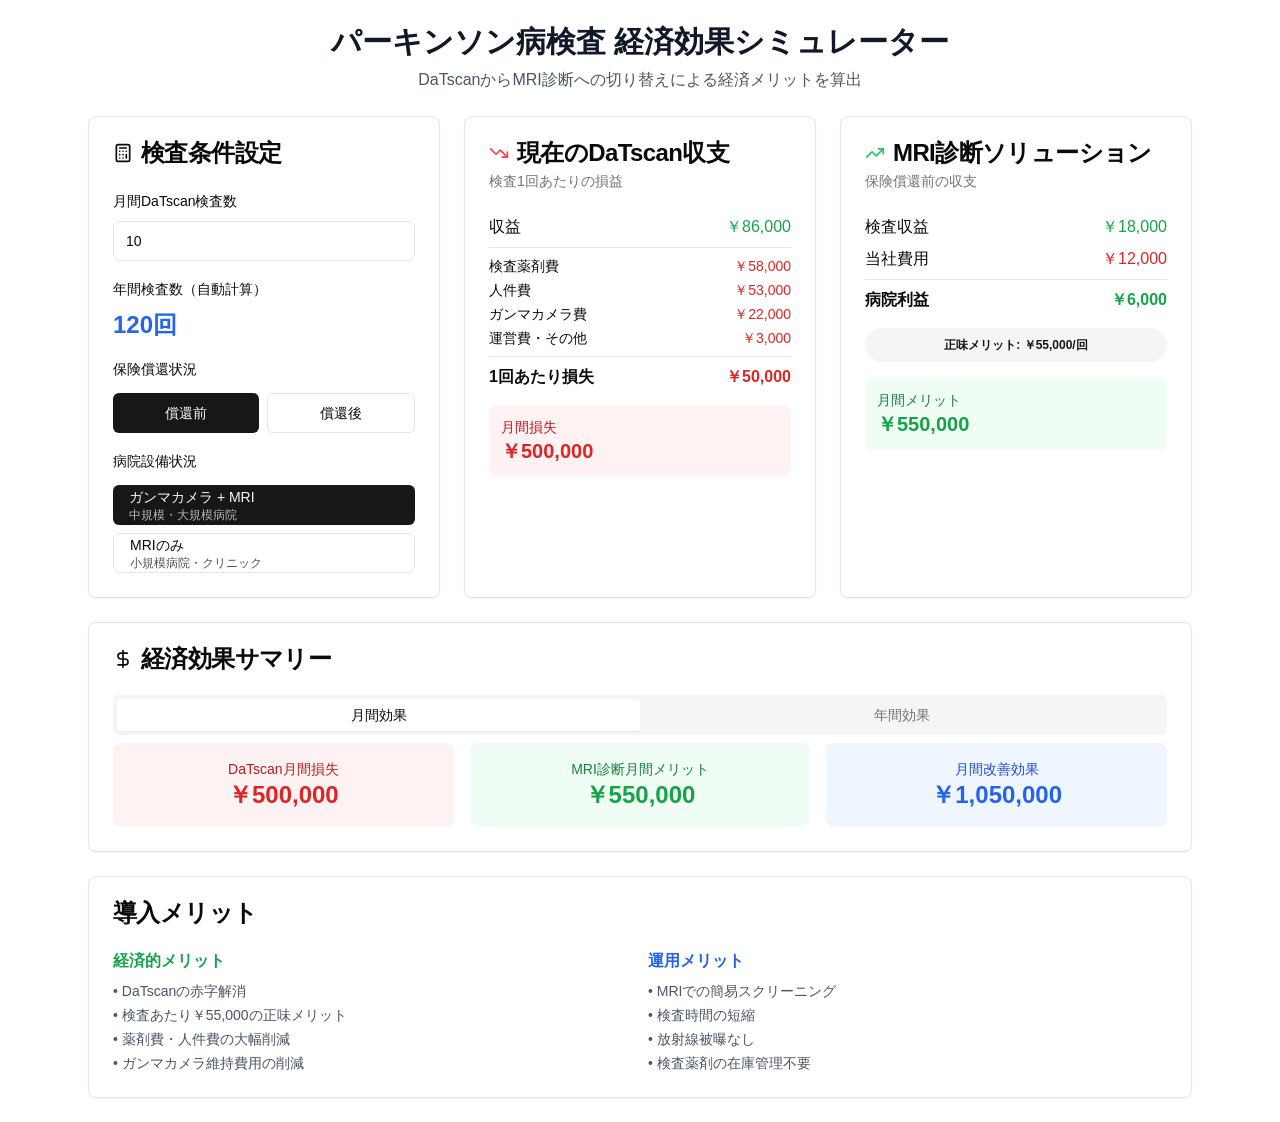
==== index.html @ 3f0a18e2 "Updates" ====
<!DOCTYPE html><html lang="en"><head><meta charSet="utf-8"/><meta name="viewport" content="width=device-width, initial-scale=1"/><link rel="stylesheet" href="https://medicolab.github.io/medical-cost-simulator/_next/static/css/0651b0a7971154ee.css" data-precedence="next"/><link rel="preload" as="script" fetchPriority="low" href="https://medicolab.github.io/medical-cost-simulator/_next/static/chunks/webpack-4aa3b09e6297cf6d.js"/><script src="https://medicolab.github.io/medical-cost-simulator/_next/static/chunks/11eacf67-48487c115b10e9ce.js" async=""></script><script src="https://medicolab.github.io/medical-cost-simulator/_next/static/chunks/954-2630d19c8f46e90a.js" async=""></script><script src="https://medicolab.github.io/medical-cost-simulator/_next/static/chunks/main-app-5aae4d5b73b53ce4.js" async=""></script><script src="https://medicolab.github.io/medical-cost-simulator/_next/static/chunks/53-b565fe2000e22c9a.js" async=""></script><script src="https://medicolab.github.io/medical-cost-simulator/_next/static/chunks/app/page-cfad0c424ce4b3f8.js" async=""></script><title>v0 App</title><meta name="description" content="Created with v0"/><meta name="generator" content="v0.dev"/><script src="https://medicolab.github.io/medical-cost-simulator/_next/static/chunks/polyfills-42372ed130431b0a.js" noModule=""></script></head><body><div class="max-w-6xl mx-auto p-6 space-y-6"><div class="text-center space-y-2"><h1 class="text-3xl font-bold text-gray-900">パーキンソン病検査 経済効果シミュレーター</h1><p class="text-gray-600">DaTscanからMRI診断への切り替えによる経済メリットを算出</p></div><div class="grid grid-cols-1 lg:grid-cols-3 gap-6"><div class="rounded-lg border bg-card text-card-foreground shadow-sm"><div class="flex flex-col space-y-1.5 p-6"><div class="text-2xl font-semibold leading-none tracking-tight flex items-center gap-2"><svg xmlns="http://www.w3.org/2000/svg" width="24" height="24" viewBox="0 0 24 24" fill="none" stroke="currentColor" stroke-width="2" stroke-linecap="round" stroke-linejoin="round" class="lucide lucide-calculator h-5 w-5"><rect width="16" height="20" x="4" y="2" rx="2"></rect><line x1="8" x2="16" y1="6" y2="6"></line><line x1="16" x2="16" y1="14" y2="18"></line><path d="M16 10h.01"></path><path d="M12 10h.01"></path><path d="M8 10h.01"></path><path d="M12 14h.01"></path><path d="M8 14h.01"></path><path d="M12 18h.01"></path><path d="M8 18h.01"></path></svg>検査条件設定</div></div><div class="p-6 pt-0 space-y-4"><div class="space-y-2"><label class="text-sm font-medium leading-none peer-disabled:cursor-not-allowed peer-disabled:opacity-70" for="monthly-tests">月間DaTscan検査数</label><input type="number" class="flex h-10 w-full rounded-md border border-input bg-background px-3 py-2 text-base ring-offset-background file:border-0 file:bg-transparent file:text-sm file:font-medium file:text-foreground placeholder:text-muted-foreground focus-visible:outline-none focus-visible:ring-2 focus-visible:ring-ring focus-visible:ring-offset-2 disabled:cursor-not-allowed disabled:opacity-50 md:text-sm" id="monthly-tests" min="1" value="10"/></div><div class="space-y-2"><label class="text-sm font-medium leading-none peer-disabled:cursor-not-allowed peer-disabled:opacity-70">年間検査数（自動計算）</label><div class="text-2xl font-bold text-blue-600">120<!-- -->回</div></div><div class="space-y-3"><label class="text-sm font-medium leading-none peer-disabled:cursor-not-allowed peer-disabled:opacity-70">保険償還状況</label><div class="flex gap-2"><button class="inline-flex items-center justify-center gap-2 whitespace-nowrap rounded-md text-sm font-medium ring-offset-background transition-colors focus-visible:outline-none focus-visible:ring-2 focus-visible:ring-ring focus-visible:ring-offset-2 disabled:pointer-events-none disabled:opacity-50 [&amp;_svg]:pointer-events-none [&amp;_svg]:size-4 [&amp;_svg]:shrink-0 bg-primary text-primary-foreground hover:bg-primary/90 h-10 px-4 py-2 flex-1">償還前</button><button class="inline-flex items-center justify-center gap-2 whitespace-nowrap rounded-md text-sm font-medium ring-offset-background transition-colors focus-visible:outline-none focus-visible:ring-2 focus-visible:ring-ring focus-visible:ring-offset-2 disabled:pointer-events-none disabled:opacity-50 [&amp;_svg]:pointer-events-none [&amp;_svg]:size-4 [&amp;_svg]:shrink-0 border border-input bg-background hover:bg-accent hover:text-accent-foreground h-10 px-4 py-2 flex-1">償還後</button></div></div><div class="space-y-3"><label class="text-sm font-medium leading-none peer-disabled:cursor-not-allowed peer-disabled:opacity-70">病院設備状況</label><div class="space-y-2"><button class="inline-flex items-center gap-2 whitespace-nowrap rounded-md text-sm font-medium ring-offset-background transition-colors focus-visible:outline-none focus-visible:ring-2 focus-visible:ring-ring focus-visible:ring-offset-2 disabled:pointer-events-none disabled:opacity-50 [&amp;_svg]:pointer-events-none [&amp;_svg]:size-4 [&amp;_svg]:shrink-0 bg-primary text-primary-foreground hover:bg-primary/90 h-10 px-4 py-2 w-full justify-start"><div class="text-left"><div class="font-medium">ガンマカメラ + MRI</div><div class="text-xs opacity-70">中規模・大規模病院</div></div></button><button class="inline-flex items-center gap-2 whitespace-nowrap rounded-md text-sm font-medium ring-offset-background transition-colors focus-visible:outline-none focus-visible:ring-2 focus-visible:ring-ring focus-visible:ring-offset-2 disabled:pointer-events-none disabled:opacity-50 [&amp;_svg]:pointer-events-none [&amp;_svg]:size-4 [&amp;_svg]:shrink-0 border border-input bg-background hover:bg-accent hover:text-accent-foreground h-10 px-4 py-2 w-full justify-start"><div class="text-left"><div class="font-medium">MRIのみ</div><div class="text-xs opacity-70">小規模病院・クリニック</div></div></button></div></div></div></div><div class="rounded-lg border bg-card text-card-foreground shadow-sm"><div class="flex flex-col space-y-1.5 p-6"><div class="text-2xl font-semibold leading-none tracking-tight flex items-center gap-2"><svg xmlns="http://www.w3.org/2000/svg" width="24" height="24" viewBox="0 0 24 24" fill="none" stroke="currentColor" stroke-width="2" stroke-linecap="round" stroke-linejoin="round" class="lucide lucide-trending-down h-5 w-5 text-red-500"><polyline points="22 17 13.5 8.5 8.5 13.5 2 7"></polyline><polyline points="16 17 22 17 22 11"></polyline></svg>現在のDaTscan収支</div><div class="text-sm text-muted-foreground">検査1回あたりの損益</div></div><div class="p-6 pt-0 space-y-4"><div class="space-y-2"><div class="flex justify-between"><span>収益</span><span class="text-green-600">￥86,000</span></div><div class="border-t pt-2 space-y-1 text-sm"><div class="flex justify-between"><span>検査薬剤費</span><span class="text-red-600">￥58,000</span></div><div class="flex justify-between"><span>人件費</span><span class="text-red-600">￥53,000</span></div><div class="flex justify-between"><span>ガンマカメラ費</span><span class="text-red-600">￥22,000</span></div><div class="flex justify-between"><span>運営費・その他</span><span class="text-red-600">￥3,000</span></div></div><div class="border-t pt-2 flex justify-between font-bold"><span>1回あたり損失</span><span class="text-red-600">￥50,000</span></div></div><div class="bg-red-50 p-3 rounded-lg"><div class="text-sm text-red-700">月間損失</div><div class="text-xl font-bold text-red-600">￥500,000</div></div></div></div><div class="rounded-lg border bg-card text-card-foreground shadow-sm"><div class="flex flex-col space-y-1.5 p-6"><div class="text-2xl font-semibold leading-none tracking-tight flex items-center gap-2"><svg xmlns="http://www.w3.org/2000/svg" width="24" height="24" viewBox="0 0 24 24" fill="none" stroke="currentColor" stroke-width="2" stroke-linecap="round" stroke-linejoin="round" class="lucide lucide-trending-up h-5 w-5 text-green-500"><polyline points="22 7 13.5 15.5 8.5 10.5 2 17"></polyline><polyline points="16 7 22 7 22 13"></polyline></svg>MRI診断ソリューション</div><div class="text-sm text-muted-foreground">保険償還前<!-- -->の収支</div></div><div class="p-6 pt-0 space-y-4"><div class="space-y-2"><div class="flex justify-between"><span>検査収益</span><span class="text-green-600">￥18,000</span></div><div class="flex justify-between"><span>当社費用</span><span class="text-red-600">￥12,000</span></div><div class="border-t pt-2 flex justify-between font-bold"><span>病院利益</span><span class="text-green-600">￥6,000</span></div></div><div class="inline-flex items-center rounded-full border px-2.5 text-xs font-semibold transition-colors focus:outline-none focus:ring-2 focus:ring-ring focus:ring-offset-2 border-transparent bg-secondary text-secondary-foreground hover:bg-secondary/80 w-full justify-center py-2">正味メリット: <!-- -->￥55,000<!-- -->/回</div><div class="bg-green-50 p-3 rounded-lg"><div class="text-sm text-green-700">月間メリット</div><div class="text-xl font-bold text-green-600">￥550,000</div></div></div></div></div><div class="rounded-lg border bg-card text-card-foreground shadow-sm"><div class="flex flex-col space-y-1.5 p-6"><div class="text-2xl font-semibold leading-none tracking-tight flex items-center gap-2"><svg xmlns="http://www.w3.org/2000/svg" width="24" height="24" viewBox="0 0 24 24" fill="none" stroke="currentColor" stroke-width="2" stroke-linecap="round" stroke-linejoin="round" class="lucide lucide-dollar-sign h-5 w-5"><line x1="12" x2="12" y1="2" y2="22"></line><path d="M17 5H9.5a3.5 3.5 0 0 0 0 7h5a3.5 3.5 0 0 1 0 7H6"></path></svg>経済効果サマリー</div></div><div class="p-6 pt-0"><div dir="ltr" data-orientation="horizontal" class="w-full"><div role="tablist" aria-orientation="horizontal" class="h-10 items-center justify-center rounded-md bg-muted p-1 text-muted-foreground grid w-full grid-cols-2" tabindex="-1" data-orientation="horizontal" style="outline:none"><button type="button" role="tab" aria-selected="true" aria-controls="radix-«R16fb»-content-monthly" data-state="active" id="radix-«R16fb»-trigger-monthly" class="inline-flex items-center justify-center whitespace-nowrap rounded-sm px-3 py-1.5 text-sm font-medium ring-offset-background transition-all focus-visible:outline-none focus-visible:ring-2 focus-visible:ring-ring focus-visible:ring-offset-2 disabled:pointer-events-none disabled:opacity-50 data-[state=active]:bg-background data-[state=active]:text-foreground data-[state=active]:shadow-sm" tabindex="-1" data-orientation="horizontal" data-radix-collection-item="">月間効果</button><button type="button" role="tab" aria-selected="false" aria-controls="radix-«R16fb»-content-yearly" data-state="inactive" id="radix-«R16fb»-trigger-yearly" class="inline-flex items-center justify-center whitespace-nowrap rounded-sm px-3 py-1.5 text-sm font-medium ring-offset-background transition-all focus-visible:outline-none focus-visible:ring-2 focus-visible:ring-ring focus-visible:ring-offset-2 disabled:pointer-events-none disabled:opacity-50 data-[state=active]:bg-background data-[state=active]:text-foreground data-[state=active]:shadow-sm" tabindex="-1" data-orientation="horizontal" data-radix-collection-item="">年間効果</button></div><div data-state="active" data-orientation="horizontal" role="tabpanel" aria-labelledby="radix-«R16fb»-trigger-monthly" id="radix-«R16fb»-content-monthly" tabindex="0" class="mt-2 ring-offset-background focus-visible:outline-none focus-visible:ring-2 focus-visible:ring-ring focus-visible:ring-offset-2 space-y-4" style="animation-duration:0s"><div class="grid grid-cols-1 gap-4 md:grid-cols-3"><div class="bg-red-50 p-4 rounded-lg text-center"><div class="text-sm text-red-700">DaTscan月間損失</div><div class="text-2xl font-bold text-red-600">￥500,000</div></div><div class="bg-green-50 p-4 rounded-lg text-center"><div class="text-sm text-green-700">MRI診断月間メリット</div><div class="text-2xl font-bold text-green-600">￥550,000</div></div><div class="bg-blue-50 p-4 rounded-lg text-center"><div class="text-sm text-blue-700">月間改善効果</div><div class="text-2xl font-bold text-blue-600">￥1,050,000</div></div></div></div><div data-state="inactive" data-orientation="horizontal" role="tabpanel" aria-labelledby="radix-«R16fb»-trigger-yearly" hidden="" id="radix-«R16fb»-content-yearly" tabindex="0" class="mt-2 ring-offset-background focus-visible:outline-none focus-visible:ring-2 focus-visible:ring-ring focus-visible:ring-offset-2 space-y-4"></div></div></div></div><div class="rounded-lg border bg-card text-card-foreground shadow-sm"><div class="flex flex-col space-y-1.5 p-6"><div class="text-2xl font-semibold leading-none tracking-tight">導入メリット</div></div><div class="p-6 pt-0"><div class="grid grid-cols-1 md:grid-cols-2 gap-4"><div class="space-y-2"><h4 class="font-semibold text-green-600">経済的メリット</h4><ul class="text-sm space-y-1 text-gray-600"><li>• DaTscanの赤字解消</li><li>• 検査あたり<!-- -->￥55,000<!-- -->の正味メリット</li><li>• 薬剤費・人件費の大幅削減</li><li>• ガンマカメラ維持費用の削減</li></ul></div><div class="space-y-2"><h4 class="font-semibold text-blue-600">運用メリット</h4><ul class="text-sm space-y-1 text-gray-600"><li>• MRIでの簡易スクリーニング</li><li>• 検査時間の短縮</li><li>• 放射線被曝なし</li><li>• 検査薬剤の在庫管理不要</li></ul></div></div></div></div></div><script src="https://medicolab.github.io/medical-cost-simulator/_next/static/chunks/webpack-4aa3b09e6297cf6d.js" async=""></script><script>(self.__next_f=self.__next_f||[]).push([0])</script><script>self.__next_f.push([1,"1:\"$Sreact.fragment\"\n2:I[1063,[],\"\"]\n3:I[1483,[],\"\"]\n4:I[5234,[],\"ClientPageRoot\"]\n5:I[3014,[\"53\",\"static/chunks/53-b565fe2000e22c9a.js\",\"974\",\"static/chunks/app/page-cfad0c424ce4b3f8.js\"],\"default\"]\n8:I[5125,[],\"OutletBoundary\"]\nb:I[5125,[],\"ViewportBoundary\"]\nd:I[5125,[],\"MetadataBoundary\"]\nf:I[1954,[],\"\"]\n:HL[\"https://medicolab.github.io/medical-cost-simulator/_next/static/css/0651b0a7971154ee.css\",\"style\"]\n"])</script><script>self.__next_f.push([1,"0:{\"P\":null,\"b\":\"mvf-tnzjhcSO5cz6rlj6p\",\"p\":\"https://medicolab.github.io/medical-cost-simulator\",\"c\":[\"\",\"\"],\"i\":false,\"f\":[[[\"\",{\"children\":[\"__PAGE__\",{}]},\"$undefined\",\"$undefined\",true],[\"\",[\"$\",\"$1\",\"c\",{\"children\":[[[\"$\",\"link\",\"0\",{\"rel\":\"stylesheet\",\"href\":\"https://medicolab.github.io/medical-cost-simulator/_next/static/css/0651b0a7971154ee.css\",\"precedence\":\"next\",\"crossOrigin\":\"$undefined\",\"nonce\":\"$undefined\"}]],[\"$\",\"html\",null,{\"lang\":\"en\",\"children\":[\"$\",\"body\",null,{\"children\":[\"$\",\"$L2\",null,{\"parallelRouterKey\":\"children\",\"error\":\"$undefined\",\"errorStyles\":\"$undefined\",\"errorScripts\":\"$undefined\",\"template\":[\"$\",\"$L3\",null,{}],\"templateStyles\":\"$undefined\",\"templateScripts\":\"$undefined\",\"notFound\":[[[\"$\",\"title\",null,{\"children\":\"404: This page could not be found.\"}],[\"$\",\"div\",null,{\"style\":{\"fontFamily\":\"system-ui,\\\"Segoe UI\\\",Roboto,Helvetica,Arial,sans-serif,\\\"Apple Color Emoji\\\",\\\"Segoe UI Emoji\\\"\",\"height\":\"100vh\",\"textAlign\":\"center\",\"display\":\"flex\",\"flexDirection\":\"column\",\"alignItems\":\"center\",\"justifyContent\":\"center\"},\"children\":[\"$\",\"div\",null,{\"children\":[[\"$\",\"style\",null,{\"dangerouslySetInnerHTML\":{\"__html\":\"body{color:#000;background:#fff;margin:0}.next-error-h1{border-right:1px solid rgba(0,0,0,.3)}@media (prefers-color-scheme:dark){body{color:#fff;background:#000}.next-error-h1{border-right:1px solid rgba(255,255,255,.3)}}\"}}],[\"$\",\"h1\",null,{\"className\":\"next-error-h1\",\"style\":{\"display\":\"inline-block\",\"margin\":\"0 20px 0 0\",\"padding\":\"0 23px 0 0\",\"fontSize\":24,\"fontWeight\":500,\"verticalAlign\":\"top\",\"lineHeight\":\"49px\"},\"children\":404}],[\"$\",\"div\",null,{\"style\":{\"display\":\"inline-block\"},\"children\":[\"$\",\"h2\",null,{\"style\":{\"fontSize\":14,\"fontWeight\":400,\"lineHeight\":\"49px\",\"margin\":0},\"children\":\"This page could not be found.\"}]}]]}]}]],[]],\"forbidden\":\"$undefined\",\"unauthorized\":\"$undefined\"}]}]}]]}],{\"children\":[\"__PAGE__\",[\"$\",\"$1\",\"c\",{\"children\":[[\"$\",\"$L4\",null,{\"Component\":\"$5\",\"searchParams\":{},\"params\":{},\"promises\":[\"$@6\",\"$@7\"]}],\"$undefined\",null,[\"$\",\"$L8\",null,{\"children\":[\"$L9\",\"$La\",null]}]]}],{},null,false]},null,false],[\"$\",\"$1\",\"h\",{\"children\":[null,[\"$\",\"$1\",\"CyGsbshKYa-JW85wcRS7_\",{\"children\":[[\"$\",\"$Lb\",null,{\"children\":\"$Lc\"}],null]}],[\"$\",\"$Ld\",null,{\"children\":\"$Le\"}]]}],false]],\"m\":\"$undefined\",\"G\":[\"$f\",\"$undefined\"],\"s\":false,\"S\":true}\n"])</script><script>self.__next_f.push([1,"6:{}\n7:{}\n"])</script><script>self.__next_f.push([1,"c:[[\"$\",\"meta\",\"0\",{\"charSet\":\"utf-8\"}],[\"$\",\"meta\",\"1\",{\"name\":\"viewport\",\"content\":\"width=device-width, initial-scale=1\"}]]\n9:null\n"])</script><script>self.__next_f.push([1,"a:null\ne:[[\"$\",\"title\",\"0\",{\"children\":\"v0 App\"}],[\"$\",\"meta\",\"1\",{\"name\":\"description\",\"content\":\"Created with v0\"}],[\"$\",\"meta\",\"2\",{\"name\":\"generator\",\"content\":\"v0.dev\"}]]\n"])</script></body></html>
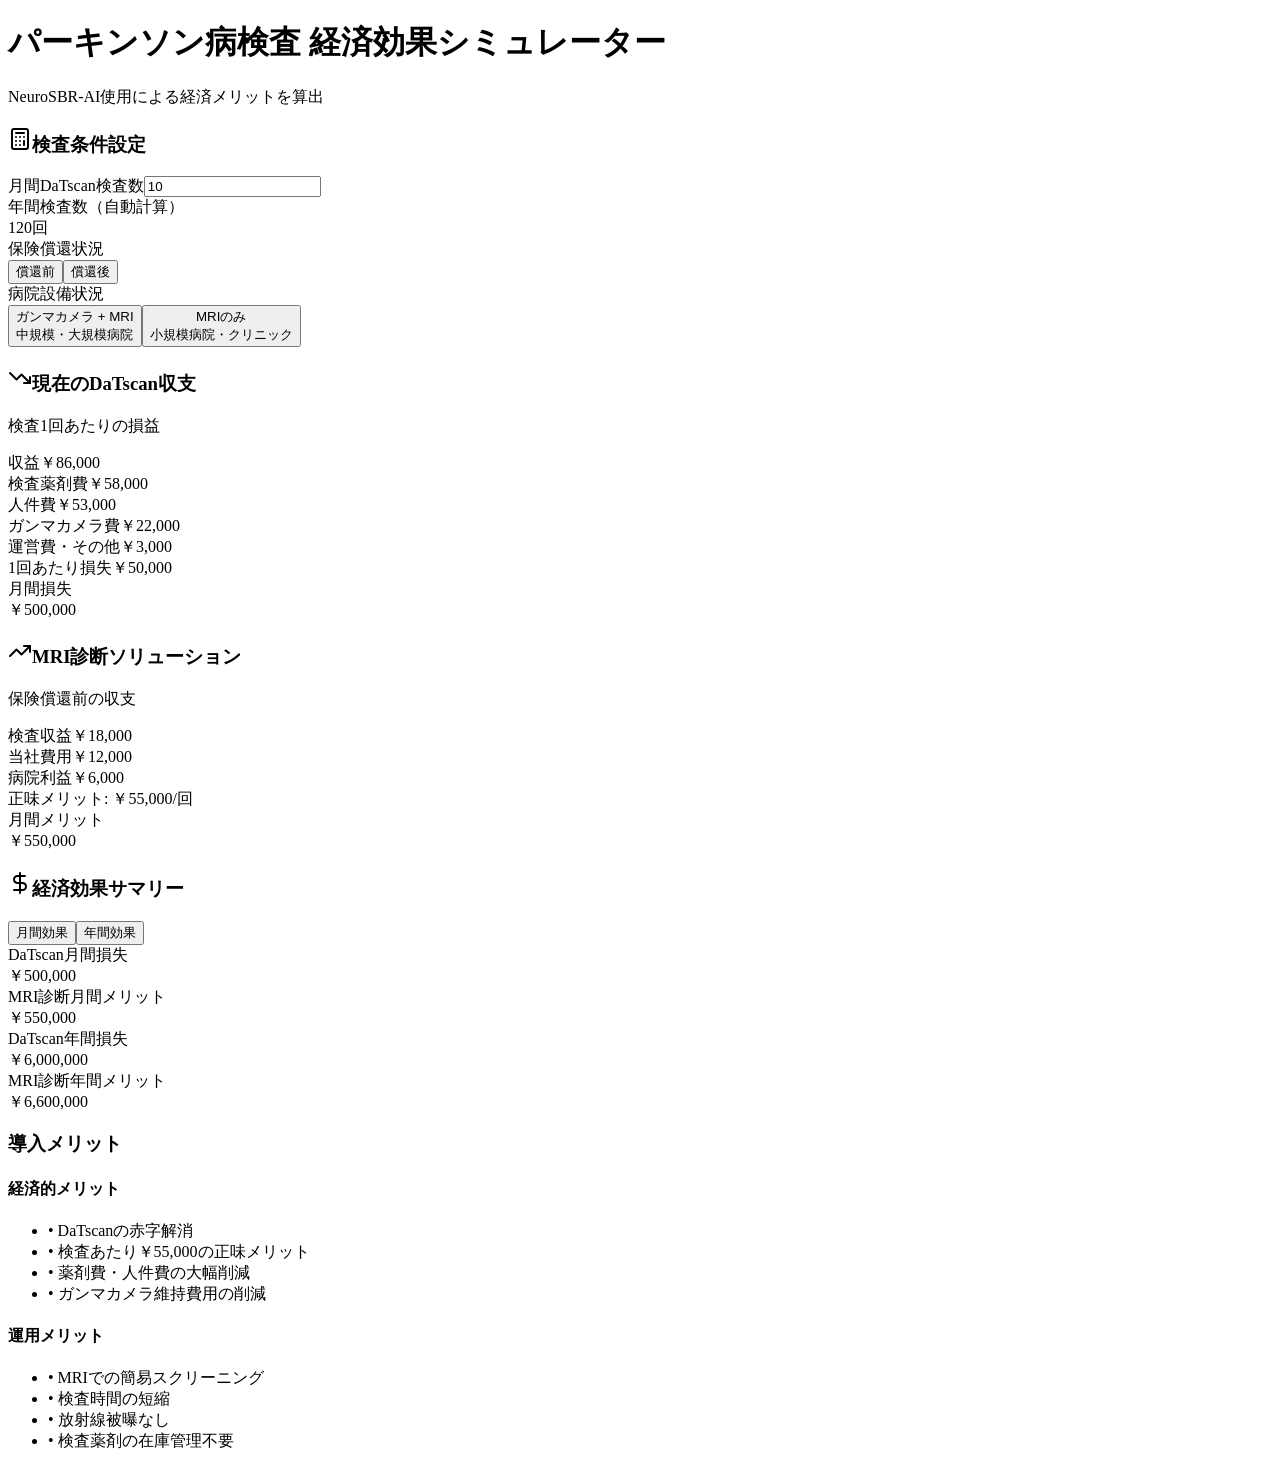
==== commit 918e9361: "deploy 2025-07-10_23:39:59" ====
--- a/index.html
+++ b/index.html
@@ -1 +1 @@
-<!DOCTYPE html><html lang="en"><head><meta charSet="utf-8"/><meta name="viewport" content="width=device-width, initial-scale=1"/><link rel="stylesheet" href="https://medicolab.github.io/medical-cost-simulator/_next/static/css/0651b0a7971154ee.css" data-precedence="next"/><link rel="preload" as="script" fetchPriority="low" href="https://medicolab.github.io/medical-cost-simulator/_next/static/chunks/webpack-4aa3b09e6297cf6d.js"/><script src="https://medicolab.github.io/medical-cost-simulator/_next/static/chunks/11eacf67-48487c115b10e9ce.js" async=""></script><script src="https://medicolab.github.io/medical-cost-simulator/_next/static/chunks/954-2630d19c8f46e90a.js" async=""></script><script src="https://medicolab.github.io/medical-cost-simulator/_next/static/chunks/main-app-5aae4d5b73b53ce4.js" async=""></script><script src="https://medicolab.github.io/medical-cost-simulator/_next/static/chunks/53-b565fe2000e22c9a.js" async=""></script><script src="https://medicolab.github.io/medical-cost-simulator/_next/static/chunks/app/page-cfad0c424ce4b3f8.js" async=""></script><title>v0 App</title><meta name="description" content="Created with v0"/><meta name="generator" content="v0.dev"/><script src="https://medicolab.github.io/medical-cost-simulator/_next/static/chunks/polyfills-42372ed130431b0a.js" noModule=""></script></head><body><div class="max-w-6xl mx-auto p-6 space-y-6"><div class="text-center space-y-2"><h1 class="text-3xl font-bold text-gray-900">パーキンソン病検査 経済効果シミュレーター</h1><p class="text-gray-600">DaTscanからMRI診断への切り替えによる経済メリットを算出</p></div><div class="grid grid-cols-1 lg:grid-cols-3 gap-6"><div class="rounded-lg border bg-card text-card-foreground shadow-sm"><div class="flex flex-col space-y-1.5 p-6"><div class="text-2xl font-semibold leading-none tracking-tight flex items-center gap-2"><svg xmlns="http://www.w3.org/2000/svg" width="24" height="24" viewBox="0 0 24 24" fill="none" stroke="currentColor" stroke-width="2" stroke-linecap="round" stroke-linejoin="round" class="lucide lucide-calculator h-5 w-5"><rect width="16" height="20" x="4" y="2" rx="2"></rect><line x1="8" x2="16" y1="6" y2="6"></line><line x1="16" x2="16" y1="14" y2="18"></line><path d="M16 10h.01"></path><path d="M12 10h.01"></path><path d="M8 10h.01"></path><path d="M12 14h.01"></path><path d="M8 14h.01"></path><path d="M12 18h.01"></path><path d="M8 18h.01"></path></svg>検査条件設定</div></div><div class="p-6 pt-0 space-y-4"><div class="space-y-2"><label class="text-sm font-medium leading-none peer-disabled:cursor-not-allowed peer-disabled:opacity-70" for="monthly-tests">月間DaTscan検査数</label><input type="number" class="flex h-10 w-full rounded-md border border-input bg-background px-3 py-2 text-base ring-offset-background file:border-0 file:bg-transparent file:text-sm file:font-medium file:text-foreground placeholder:text-muted-foreground focus-visible:outline-none focus-visible:ring-2 focus-visible:ring-ring focus-visible:ring-offset-2 disabled:cursor-not-allowed disabled:opacity-50 md:text-sm" id="monthly-tests" min="1" value="10"/></div><div class="space-y-2"><label class="text-sm font-medium leading-none peer-disabled:cursor-not-allowed peer-disabled:opacity-70">年間検査数（自動計算）</label><div class="text-2xl font-bold text-blue-600">120<!-- -->回</div></div><div class="space-y-3"><label class="text-sm font-medium leading-none peer-disabled:cursor-not-allowed peer-disabled:opacity-70">保険償還状況</label><div class="flex gap-2"><button class="inline-flex items-center justify-center gap-2 whitespace-nowrap rounded-md text-sm font-medium ring-offset-background transition-colors focus-visible:outline-none focus-visible:ring-2 focus-visible:ring-ring focus-visible:ring-offset-2 disabled:pointer-events-none disabled:opacity-50 [&amp;_svg]:pointer-events-none [&amp;_svg]:size-4 [&amp;_svg]:shrink-0 bg-primary text-primary-foreground hover:bg-primary/90 h-10 px-4 py-2 flex-1">償還前</button><button class="inline-flex items-center justify-center gap-2 whitespace-nowrap rounded-md text-sm font-medium ring-offset-background transition-colors focus-visible:outline-none focus-visible:ring-2 focus-visible:ring-ring focus-visible:ring-offset-2 disabled:pointer-events-none disabled:opacity-50 [&amp;_svg]:pointer-events-none [&amp;_svg]:size-4 [&amp;_svg]:shrink-0 border border-input bg-background hover:bg-accent hover:text-accent-foreground h-10 px-4 py-2 flex-1">償還後</button></div></div><div class="space-y-3"><label class="text-sm font-medium leading-none peer-disabled:cursor-not-allowed peer-disabled:opacity-70">病院設備状況</label><div class="space-y-2"><button class="inline-flex items-center gap-2 whitespace-nowrap rounded-md text-sm font-medium ring-offset-background transition-colors focus-visible:outline-none focus-visible:ring-2 focus-visible:ring-ring focus-visible:ring-offset-2 disabled:pointer-events-none disabled:opacity-50 [&amp;_svg]:pointer-events-none [&amp;_svg]:size-4 [&amp;_svg]:shrink-0 bg-primary text-primary-foreground hover:bg-primary/90 h-10 px-4 py-2 w-full justify-start"><div class="text-left"><div class="font-medium">ガンマカメラ + MRI</div><div class="text-xs opacity-70">中規模・大規模病院</div></div></button><button class="inline-flex items-center gap-2 whitespace-nowrap rounded-md text-sm font-medium ring-offset-background transition-colors focus-visible:outline-none focus-visible:ring-2 focus-visible:ring-ring focus-visible:ring-offset-2 disabled:pointer-events-none disabled:opacity-50 [&amp;_svg]:pointer-events-none [&amp;_svg]:size-4 [&amp;_svg]:shrink-0 border border-input bg-background hover:bg-accent hover:text-accent-foreground h-10 px-4 py-2 w-full justify-start"><div class="text-left"><div class="font-medium">MRIのみ</div><div class="text-xs opacity-70">小規模病院・クリニック</div></div></button></div></div></div></div><div class="rounded-lg border bg-card text-card-foreground shadow-sm"><div class="flex flex-col space-y-1.5 p-6"><div class="text-2xl font-semibold leading-none tracking-tight flex items-center gap-2"><svg xmlns="http://www.w3.org/2000/svg" width="24" height="24" viewBox="0 0 24 24" fill="none" stroke="currentColor" stroke-width="2" stroke-linecap="round" stroke-linejoin="round" class="lucide lucide-trending-down h-5 w-5 text-red-500"><polyline points="22 17 13.5 8.5 8.5 13.5 2 7"></polyline><polyline points="16 17 22 17 22 11"></polyline></svg>現在のDaTscan収支</div><div class="text-sm text-muted-foreground">検査1回あたりの損益</div></div><div class="p-6 pt-0 space-y-4"><div class="space-y-2"><div class="flex justify-between"><span>収益</span><span class="text-green-600">￥86,000</span></div><div class="border-t pt-2 space-y-1 text-sm"><div class="flex justify-between"><span>検査薬剤費</span><span class="text-red-600">￥58,000</span></div><div class="flex justify-between"><span>人件費</span><span class="text-red-600">￥53,000</span></div><div class="flex justify-between"><span>ガンマカメラ費</span><span class="text-red-600">￥22,000</span></div><div class="flex justify-between"><span>運営費・その他</span><span class="text-red-600">￥3,000</span></div></div><div class="border-t pt-2 flex justify-between font-bold"><span>1回あたり損失</span><span class="text-red-600">￥50,000</span></div></div><div class="bg-red-50 p-3 rounded-lg"><div class="text-sm text-red-700">月間損失</div><div class="text-xl font-bold text-red-600">￥500,000</div></div></div></div><div class="rounded-lg border bg-card text-card-foreground shadow-sm"><div class="flex flex-col space-y-1.5 p-6"><div class="text-2xl font-semibold leading-none tracking-tight flex items-center gap-2"><svg xmlns="http://www.w3.org/2000/svg" width="24" height="24" viewBox="0 0 24 24" fill="none" stroke="currentColor" stroke-width="2" stroke-linecap="round" stroke-linejoin="round" class="lucide lucide-trending-up h-5 w-5 text-green-500"><polyline points="22 7 13.5 15.5 8.5 10.5 2 17"></polyline><polyline points="16 7 22 7 22 13"></polyline></svg>MRI診断ソリューション</div><div class="text-sm text-muted-foreground">保険償還前<!-- -->の収支</div></div><div class="p-6 pt-0 space-y-4"><div class="space-y-2"><div class="flex justify-between"><span>検査収益</span><span class="text-green-600">￥18,000</span></div><div class="flex justify-between"><span>当社費用</span><span class="text-red-600">￥12,000</span></div><div class="border-t pt-2 flex justify-between font-bold"><span>病院利益</span><span class="text-green-600">￥6,000</span></div></div><div class="inline-flex items-center rounded-full border px-2.5 text-xs font-semibold transition-colors focus:outline-none focus:ring-2 focus:ring-ring focus:ring-offset-2 border-transparent bg-secondary text-secondary-foreground hover:bg-secondary/80 w-full justify-center py-2">正味メリット: <!-- -->￥55,000<!-- -->/回</div><div class="bg-green-50 p-3 rounded-lg"><div class="text-sm text-green-700">月間メリット</div><div class="text-xl font-bold text-green-600">￥550,000</div></div></div></div></div><div class="rounded-lg border bg-card text-card-foreground shadow-sm"><div class="flex flex-col space-y-1.5 p-6"><div class="text-2xl font-semibold leading-none tracking-tight flex items-center gap-2"><svg xmlns="http://www.w3.org/2000/svg" width="24" height="24" viewBox="0 0 24 24" fill="none" stroke="currentColor" stroke-width="2" stroke-linecap="round" stroke-linejoin="round" class="lucide lucide-dollar-sign h-5 w-5"><line x1="12" x2="12" y1="2" y2="22"></line><path d="M17 5H9.5a3.5 3.5 0 0 0 0 7h5a3.5 3.5 0 0 1 0 7H6"></path></svg>経済効果サマリー</div></div><div class="p-6 pt-0"><div dir="ltr" data-orientation="horizontal" class="w-full"><div role="tablist" aria-orientation="horizontal" class="h-10 items-center justify-center rounded-md bg-muted p-1 text-muted-foreground grid w-full grid-cols-2" tabindex="-1" data-orientation="horizontal" style="outline:none"><button type="button" role="tab" aria-selected="true" aria-controls="radix-«R16fb»-content-monthly" data-state="active" id="radix-«R16fb»-trigger-monthly" class="inline-flex items-center justify-center whitespace-nowrap rounded-sm px-3 py-1.5 text-sm font-medium ring-offset-background transition-all focus-visible:outline-none focus-visible:ring-2 focus-visible:ring-ring focus-visible:ring-offset-2 disabled:pointer-events-none disabled:opacity-50 data-[state=active]:bg-background data-[state=active]:text-foreground data-[state=active]:shadow-sm" tabindex="-1" data-orientation="horizontal" data-radix-collection-item="">月間効果</button><button type="button" role="tab" aria-selected="false" aria-controls="radix-«R16fb»-content-yearly" data-state="inactive" id="radix-«R16fb»-trigger-yearly" class="inline-flex items-center justify-center whitespace-nowrap rounded-sm px-3 py-1.5 text-sm font-medium ring-offset-background transition-all focus-visible:outline-none focus-visible:ring-2 focus-visible:ring-ring focus-visible:ring-offset-2 disabled:pointer-events-none disabled:opacity-50 data-[state=active]:bg-background data-[state=active]:text-foreground data-[state=active]:shadow-sm" tabindex="-1" data-orientation="horizontal" data-radix-collection-item="">年間効果</button></div><div data-state="active" data-orientation="horizontal" role="tabpanel" aria-labelledby="radix-«R16fb»-trigger-monthly" id="radix-«R16fb»-content-monthly" tabindex="0" class="mt-2 ring-offset-background focus-visible:outline-none focus-visible:ring-2 focus-visible:ring-ring focus-visible:ring-offset-2 space-y-4" style="animation-duration:0s"><div class="grid grid-cols-1 gap-4 md:grid-cols-3"><div class="bg-red-50 p-4 rounded-lg text-center"><div class="text-sm text-red-700">DaTscan月間損失</div><div class="text-2xl font-bold text-red-600">￥500,000</div></div><div class="bg-green-50 p-4 rounded-lg text-center"><div class="text-sm text-green-700">MRI診断月間メリット</div><div class="text-2xl font-bold text-green-600">￥550,000</div></div><div class="bg-blue-50 p-4 rounded-lg text-center"><div class="text-sm text-blue-700">月間改善効果</div><div class="text-2xl font-bold text-blue-600">￥1,050,000</div></div></div></div><div data-state="inactive" data-orientation="horizontal" role="tabpanel" aria-labelledby="radix-«R16fb»-trigger-yearly" hidden="" id="radix-«R16fb»-content-yearly" tabindex="0" class="mt-2 ring-offset-background focus-visible:outline-none focus-visible:ring-2 focus-visible:ring-ring focus-visible:ring-offset-2 space-y-4"></div></div></div></div><div class="rounded-lg border bg-card text-card-foreground shadow-sm"><div class="flex flex-col space-y-1.5 p-6"><div class="text-2xl font-semibold leading-none tracking-tight">導入メリット</div></div><div class="p-6 pt-0"><div class="grid grid-cols-1 md:grid-cols-2 gap-4"><div class="space-y-2"><h4 class="font-semibold text-green-600">経済的メリット</h4><ul class="text-sm space-y-1 text-gray-600"><li>• DaTscanの赤字解消</li><li>• 検査あたり<!-- -->￥55,000<!-- -->の正味メリット</li><li>• 薬剤費・人件費の大幅削減</li><li>• ガンマカメラ維持費用の削減</li></ul></div><div class="space-y-2"><h4 class="font-semibold text-blue-600">運用メリット</h4><ul class="text-sm space-y-1 text-gray-600"><li>• MRIでの簡易スクリーニング</li><li>• 検査時間の短縮</li><li>• 放射線被曝なし</li><li>• 検査薬剤の在庫管理不要</li></ul></div></div></div></div></div><script src="https://medicolab.github.io/medical-cost-simulator/_next/static/chunks/webpack-4aa3b09e6297cf6d.js" async=""></script><script>(self.__next_f=self.__next_f||[]).push([0])</script><script>self.__next_f.push([1,"1:\"$Sreact.fragment\"\n2:I[1063,[],\"\"]\n3:I[1483,[],\"\"]\n4:I[5234,[],\"ClientPageRoot\"]\n5:I[3014,[\"53\",\"static/chunks/53-b565fe2000e22c9a.js\",\"974\",\"static/chunks/app/page-cfad0c424ce4b3f8.js\"],\"default\"]\n8:I[5125,[],\"OutletBoundary\"]\nb:I[5125,[],\"ViewportBoundary\"]\nd:I[5125,[],\"MetadataBoundary\"]\nf:I[1954,[],\"\"]\n:HL[\"https://medicolab.github.io/medical-cost-simulator/_next/static/css/0651b0a7971154ee.css\",\"style\"]\n"])</script><script>self.__next_f.push([1,"0:{\"P\":null,\"b\":\"mvf-tnzjhcSO5cz6rlj6p\",\"p\":\"https://medicolab.github.io/medical-cost-simulator\",\"c\":[\"\",\"\"],\"i\":false,\"f\":[[[\"\",{\"children\":[\"__PAGE__\",{}]},\"$undefined\",\"$undefined\",true],[\"\",[\"$\",\"$1\",\"c\",{\"children\":[[[\"$\",\"link\",\"0\",{\"rel\":\"stylesheet\",\"href\":\"https://medicolab.github.io/medical-cost-simulator/_next/static/css/0651b0a7971154ee.css\",\"precedence\":\"next\",\"crossOrigin\":\"$undefined\",\"nonce\":\"$undefined\"}]],[\"$\",\"html\",null,{\"lang\":\"en\",\"children\":[\"$\",\"body\",null,{\"children\":[\"$\",\"$L2\",null,{\"parallelRouterKey\":\"children\",\"error\":\"$undefined\",\"errorStyles\":\"$undefined\",\"errorScripts\":\"$undefined\",\"template\":[\"$\",\"$L3\",null,{}],\"templateStyles\":\"$undefined\",\"templateScripts\":\"$undefined\",\"notFound\":[[[\"$\",\"title\",null,{\"children\":\"404: This page could not be found.\"}],[\"$\",\"div\",null,{\"style\":{\"fontFamily\":\"system-ui,\\\"Segoe UI\\\",Roboto,Helvetica,Arial,sans-serif,\\\"Apple Color Emoji\\\",\\\"Segoe UI Emoji\\\"\",\"height\":\"100vh\",\"textAlign\":\"center\",\"display\":\"flex\",\"flexDirection\":\"column\",\"alignItems\":\"center\",\"justifyContent\":\"center\"},\"children\":[\"$\",\"div\",null,{\"children\":[[\"$\",\"style\",null,{\"dangerouslySetInnerHTML\":{\"__html\":\"body{color:#000;background:#fff;margin:0}.next-error-h1{border-right:1px solid rgba(0,0,0,.3)}@media (prefers-color-scheme:dark){body{color:#fff;background:#000}.next-error-h1{border-right:1px solid rgba(255,255,255,.3)}}\"}}],[\"$\",\"h1\",null,{\"className\":\"next-error-h1\",\"style\":{\"display\":\"inline-block\",\"margin\":\"0 20px 0 0\",\"padding\":\"0 23px 0 0\",\"fontSize\":24,\"fontWeight\":500,\"verticalAlign\":\"top\",\"lineHeight\":\"49px\"},\"children\":404}],[\"$\",\"div\",null,{\"style\":{\"display\":\"inline-block\"},\"children\":[\"$\",\"h2\",null,{\"style\":{\"fontSize\":14,\"fontWeight\":400,\"lineHeight\":\"49px\",\"margin\":0},\"children\":\"This page could not be found.\"}]}]]}]}]],[]],\"forbidden\":\"$undefined\",\"unauthorized\":\"$undefined\"}]}]}]]}],{\"children\":[\"__PAGE__\",[\"$\",\"$1\",\"c\",{\"children\":[[\"$\",\"$L4\",null,{\"Component\":\"$5\",\"searchParams\":{},\"params\":{},\"promises\":[\"$@6\",\"$@7\"]}],\"$undefined\",null,[\"$\",\"$L8\",null,{\"children\":[\"$L9\",\"$La\",null]}]]}],{},null,false]},null,false],[\"$\",\"$1\",\"h\",{\"children\":[null,[\"$\",\"$1\",\"CyGsbshKYa-JW85wcRS7_\",{\"children\":[[\"$\",\"$Lb\",null,{\"children\":\"$Lc\"}],null]}],[\"$\",\"$Ld\",null,{\"children\":\"$Le\"}]]}],false]],\"m\":\"$undefined\",\"G\":[\"$f\",\"$undefined\"],\"s\":false,\"S\":true}\n"])</script><script>self.__next_f.push([1,"6:{}\n7:{}\n"])</script><script>self.__next_f.push([1,"c:[[\"$\",\"meta\",\"0\",{\"charSet\":\"utf-8\"}],[\"$\",\"meta\",\"1\",{\"name\":\"viewport\",\"content\":\"width=device-width, initial-scale=1\"}]]\n9:null\n"])</script><script>self.__next_f.push([1,"a:null\ne:[[\"$\",\"title\",\"0\",{\"children\":\"v0 App\"}],[\"$\",\"meta\",\"1\",{\"name\":\"description\",\"content\":\"Created with v0\"}],[\"$\",\"meta\",\"2\",{\"name\":\"generator\",\"content\":\"v0.dev\"}]]\n"])</script></body></html>+<!DOCTYPE html><html lang="ja"><head><meta charSet="utf-8"/><meta name="viewport" content="width=device-width, initial-scale=1"/><link rel="stylesheet" href="/_next/static/css/ef46db3751d8e999.css" data-precedence="next"/><link rel="preload" as="script" fetchPriority="low" href="/_next/static/chunks/webpack-4ffcc88cdd058264.js"/><script src="/_next/static/chunks/71886bc4-815686c81a8ecef9.js" async=""></script><script src="/_next/static/chunks/533-5317dc5762d3a090.js" async=""></script><script src="/_next/static/chunks/main-app-a82e319c4c095487.js" async=""></script><script src="/_next/static/chunks/app/page-acfcb0bff58a63ec.js" async=""></script><title>Medical Cost Simulator</title><meta name="description" content="医療費計算のサンプルアプリ"/><script src="/_next/static/chunks/polyfills-78c92fac7aa8fdd8.js" noModule=""></script></head><body class="min-h-screen bg-gray-50 text-gray-900"><div class="max-w-6xl mx-auto p-6 space-y-6"><div class="text-center space-y-2"><h1 class="text-3xl font-bold text-gray-900">パーキンソン病検査 経済効果シミュレーター</h1><p class="text-gray-600">NeuroSBR-AI使用による経済メリットを算出</p></div><div class="grid grid-cols-1 lg:grid-cols-3 gap-6"><div><div class="mb-2 font-semibold"><h3><svg xmlns="http://www.w3.org/2000/svg" width="24" height="24" viewBox="0 0 24 24" fill="none" stroke="currentColor" stroke-width="2" stroke-linecap="round" stroke-linejoin="round" class="lucide lucide-calculator h-5 w-5"><rect width="16" height="20" x="4" y="2" rx="2"></rect><line x1="8" x2="16" y1="6" y2="6"></line><line x1="16" x2="16" y1="14" y2="18"></line><path d="M16 10h.01"></path><path d="M12 10h.01"></path><path d="M8 10h.01"></path><path d="M12 14h.01"></path><path d="M8 14h.01"></path><path d="M12 18h.01"></path><path d="M8 18h.01"></path></svg>検査条件設定</h3></div><div><div class="space-y-2"><label for="monthly-tests">月間DaTscan検査数</label><input id="monthly-tests" type="number" min="1" value="10"/></div><div class="space-y-2"><label>年間検査数（自動計算）</label><div class="text-2xl font-bold text-blue-600">120<!-- -->回</div></div><div class="space-y-3"><label>保険償還状況</label><div class="flex gap-2"><button variant="default" class="flex-1">償還前</button><button variant="outline" class="flex-1">償還後</button></div></div><div class="space-y-3"><label>病院設備状況</label><div class="space-y-2"><button variant="default" class="w-full justify-start"><div class="text-left"><div class="font-medium">ガンマカメラ + MRI</div><div class="text-xs opacity-70">中規模・大規模病院</div></div></button><button variant="outline" class="w-full justify-start"><div class="text-left"><div class="font-medium">MRIのみ</div><div class="text-xs opacity-70">小規模病院・クリニック</div></div></button></div></div></div></div><div><div class="mb-2 font-semibold"><h3><svg xmlns="http://www.w3.org/2000/svg" width="24" height="24" viewBox="0 0 24 24" fill="none" stroke="currentColor" stroke-width="2" stroke-linecap="round" stroke-linejoin="round" class="lucide lucide-trending-down h-5 w-5 text-red-500"><polyline points="22 17 13.5 8.5 8.5 13.5 2 7"></polyline><polyline points="16 17 22 17 22 11"></polyline></svg>現在のDaTscan収支</h3><p>検査1回あたりの損益</p></div><div><div class="space-y-2"><div class="flex justify-between"><span>収益</span><span class="text-green-600">￥86,000</span></div><div class="border-t pt-2 space-y-1 text-sm"><div class="flex justify-between"><span>検査薬剤費</span><span class="text-red-600">￥58,000</span></div><div class="flex justify-between"><span>人件費</span><span class="text-red-600">￥53,000</span></div><div class="flex justify-between"><span>ガンマカメラ費</span><span class="text-red-600">￥22,000</span></div><div class="flex justify-between"><span>運営費・その他</span><span class="text-red-600">￥3,000</span></div></div><div class="border-t pt-2 flex justify-between font-bold"><span>1回あたり損失</span><span class="text-red-600">￥50,000</span></div></div><div class="bg-red-50 p-3 rounded-lg"><div class="text-sm text-red-700">月間損失</div><div class="text-xl font-bold text-red-600">￥500,000</div></div></div></div><div><div class="mb-2 font-semibold"><h3><svg xmlns="http://www.w3.org/2000/svg" width="24" height="24" viewBox="0 0 24 24" fill="none" stroke="currentColor" stroke-width="2" stroke-linecap="round" stroke-linejoin="round" class="lucide lucide-trending-up h-5 w-5 text-green-500"><polyline points="22 7 13.5 15.5 8.5 10.5 2 17"></polyline><polyline points="16 7 22 7 22 13"></polyline></svg>MRI診断ソリューション</h3><p>保険償還前<!-- -->の収支</p></div><div><div class="space-y-2"><div class="flex justify-between"><span>検査収益</span><span class="text-green-600">￥18,000</span></div><div class="flex justify-between"><span>当社費用</span><span class="text-red-600">￥12,000</span></div><div class="border-t pt-2 flex justify-between font-bold"><span>病院利益</span><span class="text-green-600">￥6,000</span></div></div><span>正味メリット: <!-- -->￥55,000<!-- -->/回</span><div class="bg-green-50 p-3 rounded-lg"><div class="text-sm text-green-700">月間メリット</div><div class="text-xl font-bold text-green-600">￥550,000</div></div></div></div></div><div><div class="mb-2 font-semibold"><h3><svg xmlns="http://www.w3.org/2000/svg" width="24" height="24" viewBox="0 0 24 24" fill="none" stroke="currentColor" stroke-width="2" stroke-linecap="round" stroke-linejoin="round" class="lucide lucide-dollar-sign h-5 w-5"><line x1="12" x2="12" y1="2" y2="22"></line><path d="M17 5H9.5a3.5 3.5 0 0 0 0 7h5a3.5 3.5 0 0 1 0 7H6"></path></svg>経済効果サマリー</h3></div><div><div><div><button value="monthly">月間効果</button><button value="yearly">年間効果</button></div><div><div class="grid grid-cols-1 gap-4 md:grid-cols-2"><div class="bg-red-50 p-4 rounded-lg text-center"><div class="text-sm text-red-700">DaTscan月間損失</div><div class="text-2xl font-bold text-red-600">￥500,000</div></div><div class="bg-green-50 p-4 rounded-lg text-center"><div class="text-sm text-green-700">MRI診断月間メリット</div><div class="text-2xl font-bold text-green-600">￥550,000</div></div></div></div><div><div class="grid grid-cols-1 gap-4 md:grid-cols-2"><div class="bg-red-50 p-4 rounded-lg text-center"><div class="text-sm text-red-700">DaTscan年間損失</div><div class="text-2xl font-bold text-red-600">￥6,000,000</div></div><div class="bg-green-50 p-4 rounded-lg text-center"><div class="text-sm text-green-700">MRI診断年間メリット</div><div class="text-2xl font-bold text-green-600">￥6,600,000</div></div></div></div></div></div></div><div><div class="mb-2 font-semibold"><h3>導入メリット</h3></div><div><div class="grid grid-cols-1 md:grid-cols-2 gap-4"><div class="space-y-2"><h4 class="font-semibold text-green-600">経済的メリット</h4><ul class="text-sm space-y-1 text-gray-600"><li>• DaTscanの赤字解消</li><li>• 検査あたり<!-- -->￥55,000<!-- -->の正味メリット</li><li>• 薬剤費・人件費の大幅削減</li><li>• ガンマカメラ維持費用の削減</li></ul></div><div class="space-y-2"><h4 class="font-semibold text-blue-600">運用メリット</h4><ul class="text-sm space-y-1 text-gray-600"><li>• MRIでの簡易スクリーニング</li><li>• 検査時間の短縮</li><li>• 放射線被曝なし</li><li>• 検査薬剤の在庫管理不要</li></ul></div></div></div></div></div><script src="/_next/static/chunks/webpack-4ffcc88cdd058264.js" async=""></script><script>(self.__next_f=self.__next_f||[]).push([0]);self.__next_f.push([2,null])</script><script>self.__next_f.push([1,"1:HL[\"/_next/static/css/ef46db3751d8e999.css\",\"style\"]\n"])</script><script>self.__next_f.push([1,"2:I[7259,[],\"\"]\n4:I[435,[\"931\",\"static/chunks/app/page-acfcb0bff58a63ec.js\"],\"default\"]\n5:I[2874,[],\"\"]\n6:I[60,[],\"\"]\n8:I[7406,[],\"\"]\n9:[]\n0:[[[\"$\",\"link\",\"0\",{\"rel\":\"stylesheet\",\"href\":\"/_next/static/css/ef46db3751d8e999.css\",\"precedence\":\"next\",\"crossOrigin\":\"$undefined\"}]],[\"$\",\"$L2\",null,{\"buildId\":\"uCCIh_y1YoF1QUSWz9x1l\",\"assetPrefix\":\"\",\"initialCanonicalUrl\":\"/\",\"initialTree\":[\"\",{\"children\":[\"__PAGE__\",{}]},\"$undefined\",\"$undefined\",true],\"initialSeedData\":[\"\",{\"children\":[\"__PAGE__\",{},[[\"$L3\",[\"$\",\"$L4\",null,{}]],null],null]},[[\"$\",\"html\",null,{\"lang\":\"ja\",\"children\":[\"$\",\"body\",null,{\"className\":\"min-h-screen bg-gray-50 text-gray-900\",\"children\":[\"$\",\"$L5\",null,{\"parallelRouterKey\":\"children\",\"segmentPath\":[\"children\"],\"error\":\"$undefined\",\"errorStyles\":\"$undefined\",\"errorScripts\":\"$undefined\",\"template\":[\"$\",\"$L6\",null,{}],\"templateStyles\":\"$undefined\",\"templateScripts\":\"$undefined\",\"notFound\":[[\"$\",\"title\",null,{\"children\":\"404: This page could not be found.\"}],[\"$\",\"div\",null,{\"style\":{\"fontFamily\":\"system-ui,\\\"Segoe UI\\\",Roboto,Helvetica,Arial,sans-serif,\\\"Apple Color Emoji\\\",\\\"Segoe UI Emoji\\\"\",\"height\":\"100vh\",\"textAlign\":\"center\",\"display\":\"flex\",\"flexDirection\":\"column\",\"alignItems\":\"center\",\"justifyContent\":\"center\"},\"children\":[\"$\",\"div\",null,{\"children\":[[\"$\",\"style\",null,{\"dangerouslySetInnerHTML\":{\"__html\":\"body{color:#000;background:#fff;margin:0}.next-error-h1{border-right:1px solid rgba(0,0,0,.3)}@media (prefers-color-scheme:dark){body{color:#fff;background:#000}.next-error-h1{border-right:1px solid rgba(255,255,255,.3)}}\"}}],[\"$\",\"h1\",null,{\"className\":\"next-error-h1\",\"style\":{\"display\":\"inline-block\",\"margin\":\"0 20px 0 0\",\"padding\":\"0 23px 0 0\",\"fontSize\":24,\"fontWeight\":500,\"verticalAlign\":\"top\",\"lineHeight\":\"49px\"},\"children\":\"404\"}],[\"$\",\"div\",null,{\"style\":{\"display\":\"inline-block\"},\"children\":[\"$\",\"h2\",null,{\"style\":{\"fontSize\":14,\"fontWeight\":400,\"lineHeight\":\"49px\",\"margin\":0},\"children\":\"This page could not be found.\"}]}]]}]}]],\"notFoundStyles\":[],\"styles\":null}]}]}],null],null"])</script><script>self.__next_f.push([1,"],\"couldBeIntercepted\":false,\"initialHead\":[false,\"$L7\"],\"globalErrorComponent\":\"$8\",\"missingSlots\":\"$W9\"}]]\n"])</script><script>self.__next_f.push([1,"7:[[\"$\",\"meta\",\"0\",{\"name\":\"viewport\",\"content\":\"width=device-width, initial-scale=1\"}],[\"$\",\"meta\",\"1\",{\"charSet\":\"utf-8\"}],[\"$\",\"title\",\"2\",{\"children\":\"Medical Cost Simulator\"}],[\"$\",\"meta\",\"3\",{\"name\":\"description\",\"content\":\"医療費計算のサンプルアプリ\"}]]\n3:null\n"])</script></body></html>
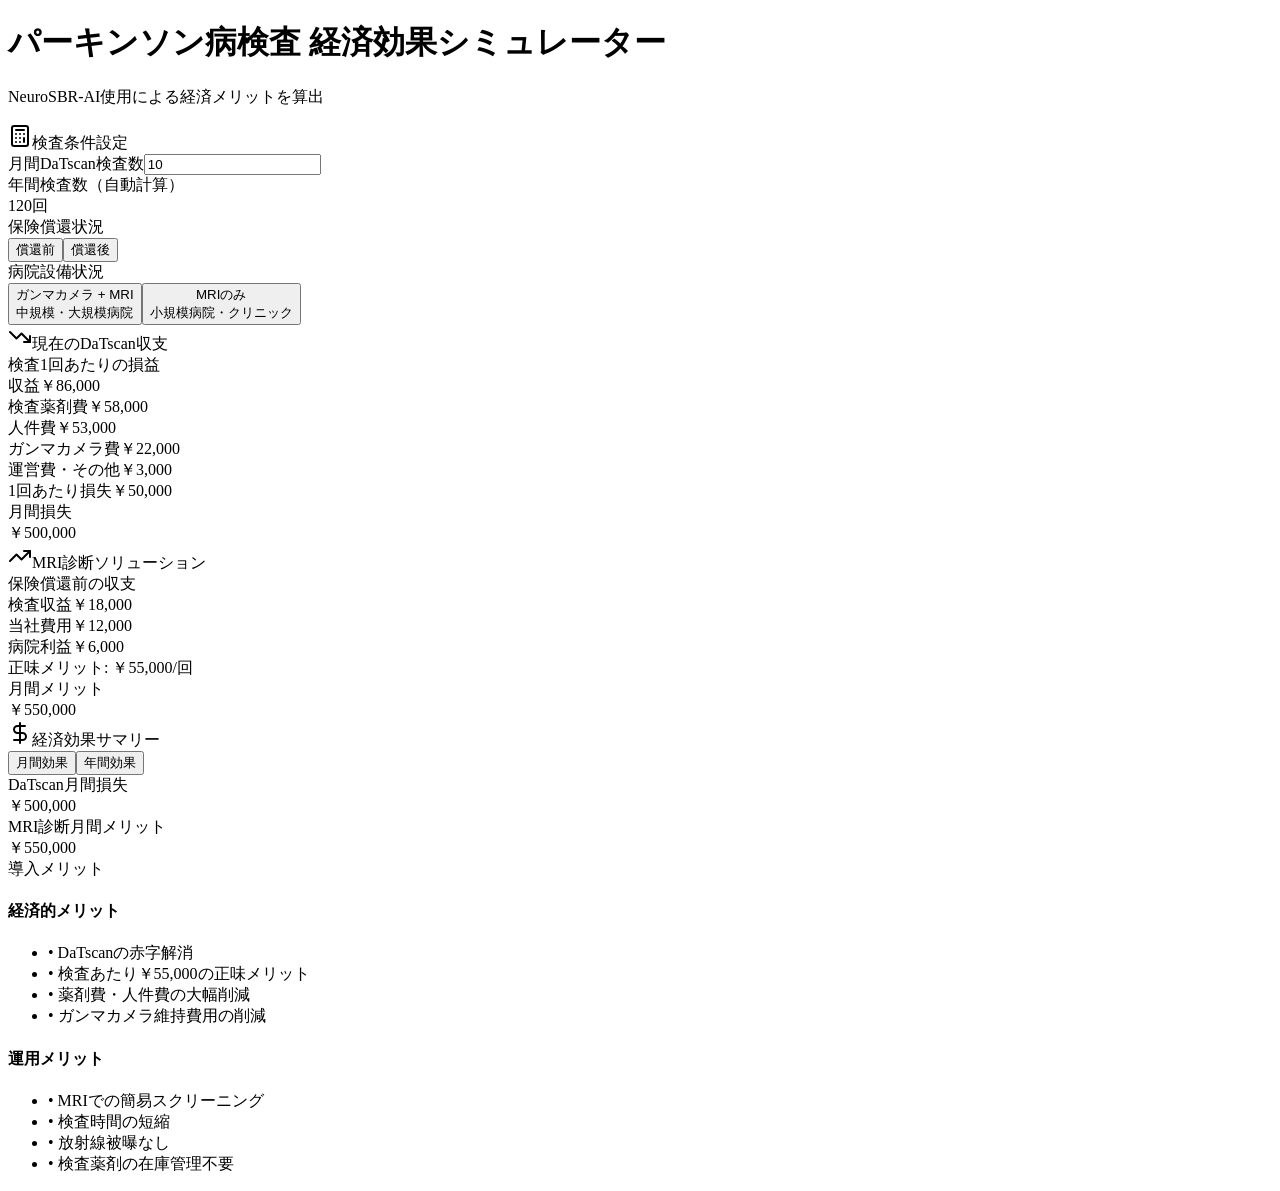
==== commit c080849b: "deploy 2025-07-11_00:16:53" ====
--- a/index.html
+++ b/index.html
@@ -1 +1 @@
-<!DOCTYPE html><html lang="ja"><head><meta charSet="utf-8"/><meta name="viewport" content="width=device-width, initial-scale=1"/><link rel="stylesheet" href="/_next/static/css/ef46db3751d8e999.css" data-precedence="next"/><link rel="preload" as="script" fetchPriority="low" href="/_next/static/chunks/webpack-4ffcc88cdd058264.js"/><script src="/_next/static/chunks/71886bc4-815686c81a8ecef9.js" async=""></script><script src="/_next/static/chunks/533-5317dc5762d3a090.js" async=""></script><script src="/_next/static/chunks/main-app-a82e319c4c095487.js" async=""></script><script src="/_next/static/chunks/app/page-acfcb0bff58a63ec.js" async=""></script><title>Medical Cost Simulator</title><meta name="description" content="医療費計算のサンプルアプリ"/><script src="/_next/static/chunks/polyfills-78c92fac7aa8fdd8.js" noModule=""></script></head><body class="min-h-screen bg-gray-50 text-gray-900"><div class="max-w-6xl mx-auto p-6 space-y-6"><div class="text-center space-y-2"><h1 class="text-3xl font-bold text-gray-900">パーキンソン病検査 経済効果シミュレーター</h1><p class="text-gray-600">NeuroSBR-AI使用による経済メリットを算出</p></div><div class="grid grid-cols-1 lg:grid-cols-3 gap-6"><div><div class="mb-2 font-semibold"><h3><svg xmlns="http://www.w3.org/2000/svg" width="24" height="24" viewBox="0 0 24 24" fill="none" stroke="currentColor" stroke-width="2" stroke-linecap="round" stroke-linejoin="round" class="lucide lucide-calculator h-5 w-5"><rect width="16" height="20" x="4" y="2" rx="2"></rect><line x1="8" x2="16" y1="6" y2="6"></line><line x1="16" x2="16" y1="14" y2="18"></line><path d="M16 10h.01"></path><path d="M12 10h.01"></path><path d="M8 10h.01"></path><path d="M12 14h.01"></path><path d="M8 14h.01"></path><path d="M12 18h.01"></path><path d="M8 18h.01"></path></svg>検査条件設定</h3></div><div><div class="space-y-2"><label for="monthly-tests">月間DaTscan検査数</label><input id="monthly-tests" type="number" min="1" value="10"/></div><div class="space-y-2"><label>年間検査数（自動計算）</label><div class="text-2xl font-bold text-blue-600">120<!-- -->回</div></div><div class="space-y-3"><label>保険償還状況</label><div class="flex gap-2"><button variant="default" class="flex-1">償還前</button><button variant="outline" class="flex-1">償還後</button></div></div><div class="space-y-3"><label>病院設備状況</label><div class="space-y-2"><button variant="default" class="w-full justify-start"><div class="text-left"><div class="font-medium">ガンマカメラ + MRI</div><div class="text-xs opacity-70">中規模・大規模病院</div></div></button><button variant="outline" class="w-full justify-start"><div class="text-left"><div class="font-medium">MRIのみ</div><div class="text-xs opacity-70">小規模病院・クリニック</div></div></button></div></div></div></div><div><div class="mb-2 font-semibold"><h3><svg xmlns="http://www.w3.org/2000/svg" width="24" height="24" viewBox="0 0 24 24" fill="none" stroke="currentColor" stroke-width="2" stroke-linecap="round" stroke-linejoin="round" class="lucide lucide-trending-down h-5 w-5 text-red-500"><polyline points="22 17 13.5 8.5 8.5 13.5 2 7"></polyline><polyline points="16 17 22 17 22 11"></polyline></svg>現在のDaTscan収支</h3><p>検査1回あたりの損益</p></div><div><div class="space-y-2"><div class="flex justify-between"><span>収益</span><span class="text-green-600">￥86,000</span></div><div class="border-t pt-2 space-y-1 text-sm"><div class="flex justify-between"><span>検査薬剤費</span><span class="text-red-600">￥58,000</span></div><div class="flex justify-between"><span>人件費</span><span class="text-red-600">￥53,000</span></div><div class="flex justify-between"><span>ガンマカメラ費</span><span class="text-red-600">￥22,000</span></div><div class="flex justify-between"><span>運営費・その他</span><span class="text-red-600">￥3,000</span></div></div><div class="border-t pt-2 flex justify-between font-bold"><span>1回あたり損失</span><span class="text-red-600">￥50,000</span></div></div><div class="bg-red-50 p-3 rounded-lg"><div class="text-sm text-red-700">月間損失</div><div class="text-xl font-bold text-red-600">￥500,000</div></div></div></div><div><div class="mb-2 font-semibold"><h3><svg xmlns="http://www.w3.org/2000/svg" width="24" height="24" viewBox="0 0 24 24" fill="none" stroke="currentColor" stroke-width="2" stroke-linecap="round" stroke-linejoin="round" class="lucide lucide-trending-up h-5 w-5 text-green-500"><polyline points="22 7 13.5 15.5 8.5 10.5 2 17"></polyline><polyline points="16 7 22 7 22 13"></polyline></svg>MRI診断ソリューション</h3><p>保険償還前<!-- -->の収支</p></div><div><div class="space-y-2"><div class="flex justify-between"><span>検査収益</span><span class="text-green-600">￥18,000</span></div><div class="flex justify-between"><span>当社費用</span><span class="text-red-600">￥12,000</span></div><div class="border-t pt-2 flex justify-between font-bold"><span>病院利益</span><span class="text-green-600">￥6,000</span></div></div><span>正味メリット: <!-- -->￥55,000<!-- -->/回</span><div class="bg-green-50 p-3 rounded-lg"><div class="text-sm text-green-700">月間メリット</div><div class="text-xl font-bold text-green-600">￥550,000</div></div></div></div></div><div><div class="mb-2 font-semibold"><h3><svg xmlns="http://www.w3.org/2000/svg" width="24" height="24" viewBox="0 0 24 24" fill="none" stroke="currentColor" stroke-width="2" stroke-linecap="round" stroke-linejoin="round" class="lucide lucide-dollar-sign h-5 w-5"><line x1="12" x2="12" y1="2" y2="22"></line><path d="M17 5H9.5a3.5 3.5 0 0 0 0 7h5a3.5 3.5 0 0 1 0 7H6"></path></svg>経済効果サマリー</h3></div><div><div><div><button value="monthly">月間効果</button><button value="yearly">年間効果</button></div><div><div class="grid grid-cols-1 gap-4 md:grid-cols-2"><div class="bg-red-50 p-4 rounded-lg text-center"><div class="text-sm text-red-700">DaTscan月間損失</div><div class="text-2xl font-bold text-red-600">￥500,000</div></div><div class="bg-green-50 p-4 rounded-lg text-center"><div class="text-sm text-green-700">MRI診断月間メリット</div><div class="text-2xl font-bold text-green-600">￥550,000</div></div></div></div><div><div class="grid grid-cols-1 gap-4 md:grid-cols-2"><div class="bg-red-50 p-4 rounded-lg text-center"><div class="text-sm text-red-700">DaTscan年間損失</div><div class="text-2xl font-bold text-red-600">￥6,000,000</div></div><div class="bg-green-50 p-4 rounded-lg text-center"><div class="text-sm text-green-700">MRI診断年間メリット</div><div class="text-2xl font-bold text-green-600">￥6,600,000</div></div></div></div></div></div></div><div><div class="mb-2 font-semibold"><h3>導入メリット</h3></div><div><div class="grid grid-cols-1 md:grid-cols-2 gap-4"><div class="space-y-2"><h4 class="font-semibold text-green-600">経済的メリット</h4><ul class="text-sm space-y-1 text-gray-600"><li>• DaTscanの赤字解消</li><li>• 検査あたり<!-- -->￥55,000<!-- -->の正味メリット</li><li>• 薬剤費・人件費の大幅削減</li><li>• ガンマカメラ維持費用の削減</li></ul></div><div class="space-y-2"><h4 class="font-semibold text-blue-600">運用メリット</h4><ul class="text-sm space-y-1 text-gray-600"><li>• MRIでの簡易スクリーニング</li><li>• 検査時間の短縮</li><li>• 放射線被曝なし</li><li>• 検査薬剤の在庫管理不要</li></ul></div></div></div></div></div><script src="/_next/static/chunks/webpack-4ffcc88cdd058264.js" async=""></script><script>(self.__next_f=self.__next_f||[]).push([0]);self.__next_f.push([2,null])</script><script>self.__next_f.push([1,"1:HL[\"/_next/static/css/ef46db3751d8e999.css\",\"style\"]\n"])</script><script>self.__next_f.push([1,"2:I[7259,[],\"\"]\n4:I[435,[\"931\",\"static/chunks/app/page-acfcb0bff58a63ec.js\"],\"default\"]\n5:I[2874,[],\"\"]\n6:I[60,[],\"\"]\n8:I[7406,[],\"\"]\n9:[]\n0:[[[\"$\",\"link\",\"0\",{\"rel\":\"stylesheet\",\"href\":\"/_next/static/css/ef46db3751d8e999.css\",\"precedence\":\"next\",\"crossOrigin\":\"$undefined\"}]],[\"$\",\"$L2\",null,{\"buildId\":\"uCCIh_y1YoF1QUSWz9x1l\",\"assetPrefix\":\"\",\"initialCanonicalUrl\":\"/\",\"initialTree\":[\"\",{\"children\":[\"__PAGE__\",{}]},\"$undefined\",\"$undefined\",true],\"initialSeedData\":[\"\",{\"children\":[\"__PAGE__\",{},[[\"$L3\",[\"$\",\"$L4\",null,{}]],null],null]},[[\"$\",\"html\",null,{\"lang\":\"ja\",\"children\":[\"$\",\"body\",null,{\"className\":\"min-h-screen bg-gray-50 text-gray-900\",\"children\":[\"$\",\"$L5\",null,{\"parallelRouterKey\":\"children\",\"segmentPath\":[\"children\"],\"error\":\"$undefined\",\"errorStyles\":\"$undefined\",\"errorScripts\":\"$undefined\",\"template\":[\"$\",\"$L6\",null,{}],\"templateStyles\":\"$undefined\",\"templateScripts\":\"$undefined\",\"notFound\":[[\"$\",\"title\",null,{\"children\":\"404: This page could not be found.\"}],[\"$\",\"div\",null,{\"style\":{\"fontFamily\":\"system-ui,\\\"Segoe UI\\\",Roboto,Helvetica,Arial,sans-serif,\\\"Apple Color Emoji\\\",\\\"Segoe UI Emoji\\\"\",\"height\":\"100vh\",\"textAlign\":\"center\",\"display\":\"flex\",\"flexDirection\":\"column\",\"alignItems\":\"center\",\"justifyContent\":\"center\"},\"children\":[\"$\",\"div\",null,{\"children\":[[\"$\",\"style\",null,{\"dangerouslySetInnerHTML\":{\"__html\":\"body{color:#000;background:#fff;margin:0}.next-error-h1{border-right:1px solid rgba(0,0,0,.3)}@media (prefers-color-scheme:dark){body{color:#fff;background:#000}.next-error-h1{border-right:1px solid rgba(255,255,255,.3)}}\"}}],[\"$\",\"h1\",null,{\"className\":\"next-error-h1\",\"style\":{\"display\":\"inline-block\",\"margin\":\"0 20px 0 0\",\"padding\":\"0 23px 0 0\",\"fontSize\":24,\"fontWeight\":500,\"verticalAlign\":\"top\",\"lineHeight\":\"49px\"},\"children\":\"404\"}],[\"$\",\"div\",null,{\"style\":{\"display\":\"inline-block\"},\"children\":[\"$\",\"h2\",null,{\"style\":{\"fontSize\":14,\"fontWeight\":400,\"lineHeight\":\"49px\",\"margin\":0},\"children\":\"This page could not be found.\"}]}]]}]}]],\"notFoundStyles\":[],\"styles\":null}]}]}],null],null"])</script><script>self.__next_f.push([1,"],\"couldBeIntercepted\":false,\"initialHead\":[false,\"$L7\"],\"globalErrorComponent\":\"$8\",\"missingSlots\":\"$W9\"}]]\n"])</script><script>self.__next_f.push([1,"7:[[\"$\",\"meta\",\"0\",{\"name\":\"viewport\",\"content\":\"width=device-width, initial-scale=1\"}],[\"$\",\"meta\",\"1\",{\"charSet\":\"utf-8\"}],[\"$\",\"title\",\"2\",{\"children\":\"Medical Cost Simulator\"}],[\"$\",\"meta\",\"3\",{\"name\":\"description\",\"content\":\"医療費計算のサンプルアプリ\"}]]\n3:null\n"])</script></body></html>+<!DOCTYPE html><html lang="ja"><head><meta charSet="utf-8"/><meta name="viewport" content="width=device-width, initial-scale=1"/><link rel="stylesheet" href="/medical-cost-simulator/_next/static/css/ef46db3751d8e999.css" data-precedence="next"/><link rel="preload" as="script" fetchPriority="low" href="/medical-cost-simulator/_next/static/chunks/webpack-04dd9836d9d65887.js"/><script src="/medical-cost-simulator/_next/static/chunks/71886bc4-189c3aa8f99bd400.js" async=""></script><script src="/medical-cost-simulator/_next/static/chunks/533-3cde7298068b2e12.js" async=""></script><script src="/medical-cost-simulator/_next/static/chunks/main-app-a82e319c4c095487.js" async=""></script><script src="/medical-cost-simulator/_next/static/chunks/8-a4d89ab4a9d86c51.js" async=""></script><script src="/medical-cost-simulator/_next/static/chunks/app/page-91af252638b54c2d.js" async=""></script><title>Medical Cost Simulator</title><meta name="description" content="医療費計算のサンプルアプリ"/><script src="/medical-cost-simulator/_next/static/chunks/polyfills-78c92fac7aa8fdd8.js" noModule=""></script></head><body class="min-h-screen bg-gray-50 text-gray-900"><div class="max-w-6xl mx-auto p-6 space-y-6"><div class="text-center space-y-2"><h1 class="text-3xl font-bold text-gray-900">パーキンソン病検査 経済効果シミュレーター</h1><p class="text-gray-600">NeuroSBR-AI使用による経済メリットを算出</p></div><div class="grid grid-cols-1 lg:grid-cols-3 gap-6"><div class="rounded-lg border bg-card text-card-foreground shadow-sm"><div class="flex flex-col space-y-1.5 p-6"><div class="text-2xl font-semibold leading-none tracking-tight flex items-center gap-2"><svg xmlns="http://www.w3.org/2000/svg" width="24" height="24" viewBox="0 0 24 24" fill="none" stroke="currentColor" stroke-width="2" stroke-linecap="round" stroke-linejoin="round" class="lucide lucide-calculator h-5 w-5"><rect width="16" height="20" x="4" y="2" rx="2"></rect><line x1="8" x2="16" y1="6" y2="6"></line><line x1="16" x2="16" y1="14" y2="18"></line><path d="M16 10h.01"></path><path d="M12 10h.01"></path><path d="M8 10h.01"></path><path d="M12 14h.01"></path><path d="M8 14h.01"></path><path d="M12 18h.01"></path><path d="M8 18h.01"></path></svg>検査条件設定</div></div><div class="p-6 pt-0 space-y-4"><div class="space-y-2"><label class="text-sm font-medium leading-none peer-disabled:cursor-not-allowed peer-disabled:opacity-70" for="monthly-tests">月間DaTscan検査数</label><input type="number" class="flex h-10 w-full rounded-md border border-input bg-background px-3 py-2 text-base ring-offset-background file:border-0 file:bg-transparent file:text-sm file:font-medium file:text-foreground placeholder:text-muted-foreground focus-visible:outline-none focus-visible:ring-2 focus-visible:ring-ring focus-visible:ring-offset-2 disabled:cursor-not-allowed disabled:opacity-50 md:text-sm" id="monthly-tests" min="1" value="10"/></div><div class="space-y-2"><label class="text-sm font-medium leading-none peer-disabled:cursor-not-allowed peer-disabled:opacity-70">年間検査数（自動計算）</label><div class="text-2xl font-bold text-blue-600">120<!-- -->回</div></div><div class="space-y-3"><label class="text-sm font-medium leading-none peer-disabled:cursor-not-allowed peer-disabled:opacity-70">保険償還状況</label><div class="flex gap-2"><button class="inline-flex items-center justify-center gap-2 whitespace-nowrap rounded-md text-sm font-medium ring-offset-background transition-colors focus-visible:outline-none focus-visible:ring-2 focus-visible:ring-ring focus-visible:ring-offset-2 disabled:pointer-events-none disabled:opacity-50 [&amp;_svg]:pointer-events-none [&amp;_svg]:size-4 [&amp;_svg]:shrink-0 bg-primary text-primary-foreground hover:bg-primary/90 h-10 px-4 py-2 flex-1">償還前</button><button class="inline-flex items-center justify-center gap-2 whitespace-nowrap rounded-md text-sm font-medium ring-offset-background transition-colors focus-visible:outline-none focus-visible:ring-2 focus-visible:ring-ring focus-visible:ring-offset-2 disabled:pointer-events-none disabled:opacity-50 [&amp;_svg]:pointer-events-none [&amp;_svg]:size-4 [&amp;_svg]:shrink-0 border border-input bg-background hover:bg-accent hover:text-accent-foreground h-10 px-4 py-2 flex-1">償還後</button></div></div><div class="space-y-3"><label class="text-sm font-medium leading-none peer-disabled:cursor-not-allowed peer-disabled:opacity-70">病院設備状況</label><div class="space-y-2"><button class="inline-flex items-center justify-center gap-2 whitespace-nowrap rounded-md text-sm font-medium ring-offset-background transition-colors focus-visible:outline-none focus-visible:ring-2 focus-visible:ring-ring focus-visible:ring-offset-2 disabled:pointer-events-none disabled:opacity-50 [&amp;_svg]:pointer-events-none [&amp;_svg]:size-4 [&amp;_svg]:shrink-0 bg-primary text-primary-foreground hover:bg-primary/90 h-10 px-4 py-2 w-full justify-start"><div class="text-left"><div class="font-medium">ガンマカメラ + MRI</div><div class="text-xs opacity-70">中規模・大規模病院</div></div></button><button class="inline-flex items-center justify-center gap-2 whitespace-nowrap rounded-md text-sm font-medium ring-offset-background transition-colors focus-visible:outline-none focus-visible:ring-2 focus-visible:ring-ring focus-visible:ring-offset-2 disabled:pointer-events-none disabled:opacity-50 [&amp;_svg]:pointer-events-none [&amp;_svg]:size-4 [&amp;_svg]:shrink-0 border border-input bg-background hover:bg-accent hover:text-accent-foreground h-10 px-4 py-2 w-full justify-start"><div class="text-left"><div class="font-medium">MRIのみ</div><div class="text-xs opacity-70">小規模病院・クリニック</div></div></button></div></div></div></div><div class="rounded-lg border bg-card text-card-foreground shadow-sm"><div class="flex flex-col space-y-1.5 p-6"><div class="text-2xl font-semibold leading-none tracking-tight flex items-center gap-2"><svg xmlns="http://www.w3.org/2000/svg" width="24" height="24" viewBox="0 0 24 24" fill="none" stroke="currentColor" stroke-width="2" stroke-linecap="round" stroke-linejoin="round" class="lucide lucide-trending-down h-5 w-5 text-red-500"><polyline points="22 17 13.5 8.5 8.5 13.5 2 7"></polyline><polyline points="16 17 22 17 22 11"></polyline></svg>現在のDaTscan収支</div><div class="text-sm text-muted-foreground">検査1回あたりの損益</div></div><div class="p-6 pt-0 space-y-4"><div class="space-y-2"><div class="flex justify-between"><span>収益</span><span class="text-green-600">￥86,000</span></div><div class="border-t pt-2 space-y-1 text-sm"><div class="flex justify-between"><span>検査薬剤費</span><span class="text-red-600">￥58,000</span></div><div class="flex justify-between"><span>人件費</span><span class="text-red-600">￥53,000</span></div><div class="flex justify-between"><span>ガンマカメラ費</span><span class="text-red-600">￥22,000</span></div><div class="flex justify-between"><span>運営費・その他</span><span class="text-red-600">￥3,000</span></div></div><div class="border-t pt-2 flex justify-between font-bold"><span>1回あたり損失</span><span class="text-red-600">￥50,000</span></div></div><div class="bg-red-50 p-3 rounded-lg"><div class="text-sm text-red-700">月間損失</div><div class="text-xl font-bold text-red-600">￥500,000</div></div></div></div><div class="rounded-lg border bg-card text-card-foreground shadow-sm"><div class="flex flex-col space-y-1.5 p-6"><div class="text-2xl font-semibold leading-none tracking-tight flex items-center gap-2"><svg xmlns="http://www.w3.org/2000/svg" width="24" height="24" viewBox="0 0 24 24" fill="none" stroke="currentColor" stroke-width="2" stroke-linecap="round" stroke-linejoin="round" class="lucide lucide-trending-up h-5 w-5 text-green-500"><polyline points="22 7 13.5 15.5 8.5 10.5 2 17"></polyline><polyline points="16 7 22 7 22 13"></polyline></svg>MRI診断ソリューション</div><div class="text-sm text-muted-foreground">保険償還前<!-- -->の収支</div></div><div class="p-6 pt-0 space-y-4"><div class="space-y-2"><div class="flex justify-between"><span>検査収益</span><span class="text-green-600">￥18,000</span></div><div class="flex justify-between"><span>当社費用</span><span class="text-red-600">￥12,000</span></div><div class="border-t pt-2 flex justify-between font-bold"><span>病院利益</span><span class="text-green-600">￥6,000</span></div></div><div class="inline-flex items-center rounded-full border px-2.5 py-0.5 text-xs font-semibold transition-colors focus:outline-none focus:ring-2 focus:ring-ring focus:ring-offset-2 border-transparent bg-secondary text-secondary-foreground hover:bg-secondary/80 w-full justify-center py-2">正味メリット: <!-- -->￥55,000<!-- -->/回</div><div class="bg-green-50 p-3 rounded-lg"><div class="text-sm text-green-700">月間メリット</div><div class="text-xl font-bold text-green-600">￥550,000</div></div></div></div></div><div class="rounded-lg border bg-card text-card-foreground shadow-sm"><div class="flex flex-col space-y-1.5 p-6"><div class="text-2xl font-semibold leading-none tracking-tight flex items-center gap-2"><svg xmlns="http://www.w3.org/2000/svg" width="24" height="24" viewBox="0 0 24 24" fill="none" stroke="currentColor" stroke-width="2" stroke-linecap="round" stroke-linejoin="round" class="lucide lucide-dollar-sign h-5 w-5"><line x1="12" x2="12" y1="2" y2="22"></line><path d="M17 5H9.5a3.5 3.5 0 0 0 0 7h5a3.5 3.5 0 0 1 0 7H6"></path></svg>経済効果サマリー</div></div><div class="p-6 pt-0"><div dir="ltr" data-orientation="horizontal" class="w-full"><div role="tablist" aria-orientation="horizontal" class="inline-flex h-10 items-center justify-center rounded-md bg-muted p-1 text-muted-foreground grid w-full grid-cols-2" tabindex="-1" data-orientation="horizontal" style="outline:none"><button type="button" role="tab" aria-selected="true" aria-controls="radix-:R2efja:-content-monthly" data-state="active" id="radix-:R2efja:-trigger-monthly" class="inline-flex items-center justify-center whitespace-nowrap rounded-sm px-3 py-1.5 text-sm font-medium ring-offset-background transition-all focus-visible:outline-none focus-visible:ring-2 focus-visible:ring-ring focus-visible:ring-offset-2 disabled:pointer-events-none disabled:opacity-50 data-[state=active]:bg-background data-[state=active]:text-foreground data-[state=active]:shadow-sm" tabindex="-1" data-orientation="horizontal" data-radix-collection-item="">月間効果</button><button type="button" role="tab" aria-selected="false" aria-controls="radix-:R2efja:-content-yearly" data-state="inactive" id="radix-:R2efja:-trigger-yearly" class="inline-flex items-center justify-center whitespace-nowrap rounded-sm px-3 py-1.5 text-sm font-medium ring-offset-background transition-all focus-visible:outline-none focus-visible:ring-2 focus-visible:ring-ring focus-visible:ring-offset-2 disabled:pointer-events-none disabled:opacity-50 data-[state=active]:bg-background data-[state=active]:text-foreground data-[state=active]:shadow-sm" tabindex="-1" data-orientation="horizontal" data-radix-collection-item="">年間効果</button></div><div data-state="active" data-orientation="horizontal" role="tabpanel" aria-labelledby="radix-:R2efja:-trigger-monthly" id="radix-:R2efja:-content-monthly" tabindex="0" class="mt-2 ring-offset-background focus-visible:outline-none focus-visible:ring-2 focus-visible:ring-ring focus-visible:ring-offset-2 space-y-4" style="animation-duration:0s"><div class="grid grid-cols-1 gap-4 md:grid-cols-2"><div class="bg-red-50 p-4 rounded-lg text-center"><div class="text-sm text-red-700">DaTscan月間損失</div><div class="text-2xl font-bold text-red-600">￥500,000</div></div><div class="bg-green-50 p-4 rounded-lg text-center"><div class="text-sm text-green-700">MRI診断月間メリット</div><div class="text-2xl font-bold text-green-600">￥550,000</div></div></div></div><div data-state="inactive" data-orientation="horizontal" role="tabpanel" aria-labelledby="radix-:R2efja:-trigger-yearly" hidden="" id="radix-:R2efja:-content-yearly" tabindex="0" class="mt-2 ring-offset-background focus-visible:outline-none focus-visible:ring-2 focus-visible:ring-ring focus-visible:ring-offset-2 space-y-4"></div></div></div></div><div class="rounded-lg border bg-card text-card-foreground shadow-sm"><div class="flex flex-col space-y-1.5 p-6"><div class="text-2xl font-semibold leading-none tracking-tight">導入メリット</div></div><div class="p-6 pt-0"><div class="grid grid-cols-1 md:grid-cols-2 gap-4"><div class="space-y-2"><h4 class="font-semibold text-green-600">経済的メリット</h4><ul class="text-sm space-y-1 text-gray-600"><li>• DaTscanの赤字解消</li><li>• 検査あたり<!-- -->￥55,000<!-- -->の正味メリット</li><li>• 薬剤費・人件費の大幅削減</li><li>• ガンマカメラ維持費用の削減</li></ul></div><div class="space-y-2"><h4 class="font-semibold text-blue-600">運用メリット</h4><ul class="text-sm space-y-1 text-gray-600"><li>• MRIでの簡易スクリーニング</li><li>• 検査時間の短縮</li><li>• 放射線被曝なし</li><li>• 検査薬剤の在庫管理不要</li></ul></div></div></div></div></div><script src="/medical-cost-simulator/_next/static/chunks/webpack-04dd9836d9d65887.js" async=""></script><script>(self.__next_f=self.__next_f||[]).push([0]);self.__next_f.push([2,null])</script><script>self.__next_f.push([1,"1:HL[\"/medical-cost-simulator/_next/static/css/ef46db3751d8e999.css\",\"style\"]\n"])</script><script>self.__next_f.push([1,"2:I[7259,[],\"\"]\n4:I[7661,[\"8\",\"static/chunks/8-a4d89ab4a9d86c51.js\",\"931\",\"static/chunks/app/page-91af252638b54c2d.js\"],\"default\"]\n5:I[2874,[],\"\"]\n6:I[60,[],\"\"]\n8:I[7406,[],\"\"]\n9:[]\n"])</script><script>self.__next_f.push([1,"0:[[[\"$\",\"link\",\"0\",{\"rel\":\"stylesheet\",\"href\":\"/medical-cost-simulator/_next/static/css/ef46db3751d8e999.css\",\"precedence\":\"next\",\"crossOrigin\":\"$undefined\"}]],[\"$\",\"$L2\",null,{\"buildId\":\"dQX4b1BAfNl6HGJ12Si5H\",\"assetPrefix\":\"/medical-cost-simulator\",\"initialCanonicalUrl\":\"/\",\"initialTree\":[\"\",{\"children\":[\"__PAGE__\",{}]},\"$undefined\",\"$undefined\",true],\"initialSeedData\":[\"\",{\"children\":[\"__PAGE__\",{},[[\"$L3\",[\"$\",\"$L4\",null,{}]],null],null]},[[\"$\",\"html\",null,{\"lang\":\"ja\",\"children\":[\"$\",\"body\",null,{\"className\":\"min-h-screen bg-gray-50 text-gray-900\",\"children\":[\"$\",\"$L5\",null,{\"parallelRouterKey\":\"children\",\"segmentPath\":[\"children\"],\"error\":\"$undefined\",\"errorStyles\":\"$undefined\",\"errorScripts\":\"$undefined\",\"template\":[\"$\",\"$L6\",null,{}],\"templateStyles\":\"$undefined\",\"templateScripts\":\"$undefined\",\"notFound\":[[\"$\",\"title\",null,{\"children\":\"404: This page could not be found.\"}],[\"$\",\"div\",null,{\"style\":{\"fontFamily\":\"system-ui,\\\"Segoe UI\\\",Roboto,Helvetica,Arial,sans-serif,\\\"Apple Color Emoji\\\",\\\"Segoe UI Emoji\\\"\",\"height\":\"100vh\",\"textAlign\":\"center\",\"display\":\"flex\",\"flexDirection\":\"column\",\"alignItems\":\"center\",\"justifyContent\":\"center\"},\"children\":[\"$\",\"div\",null,{\"children\":[[\"$\",\"style\",null,{\"dangerouslySetInnerHTML\":{\"__html\":\"body{color:#000;background:#fff;margin:0}.next-error-h1{border-right:1px solid rgba(0,0,0,.3)}@media (prefers-color-scheme:dark){body{color:#fff;background:#000}.next-error-h1{border-right:1px solid rgba(255,255,255,.3)}}\"}}],[\"$\",\"h1\",null,{\"className\":\"next-error-h1\",\"style\":{\"display\":\"inline-block\",\"margin\":\"0 20px 0 0\",\"padding\":\"0 23px 0 0\",\"fontSize\":24,\"fontWeight\":500,\"verticalAlign\":\"top\",\"lineHeight\":\"49px\"},\"children\":\"404\"}],[\"$\",\"div\",null,{\"style\":{\"display\":\"inline-block\"},\"children\":[\"$\",\"h2\",null,{\"style\":{\"fontSize\":14,\"fontWeight\":400,\"lineHeight\":\"49px\",\"margin\":0},\"children\":\"This page could not be found.\"}]}]]}]}]],\"notFoundStyles\":[],\"styles\":null}]}]}],null],null],\"couldBeIntercepted\":false,\"initialHead\":[false,\"$L7\"],\"globalErrorComponent\":\"$8\",\"missingSlots\":\"$W9\"}]]\n"])</script><script>self.__next_f.push([1,"7:[[\"$\",\"meta\",\"0\",{\"name\":\"viewport\",\"content\":\"width=device-width, initial-scale=1\"}],[\"$\",\"meta\",\"1\",{\"charSet\":\"utf-8\"}],[\"$\",\"title\",\"2\",{\"children\":\"Medical Cost Simulator\"}],[\"$\",\"meta\",\"3\",{\"name\":\"description\",\"content\":\"医療費計算のサンプルアプリ\"}]]\n3:null\n"])</script></body></html>
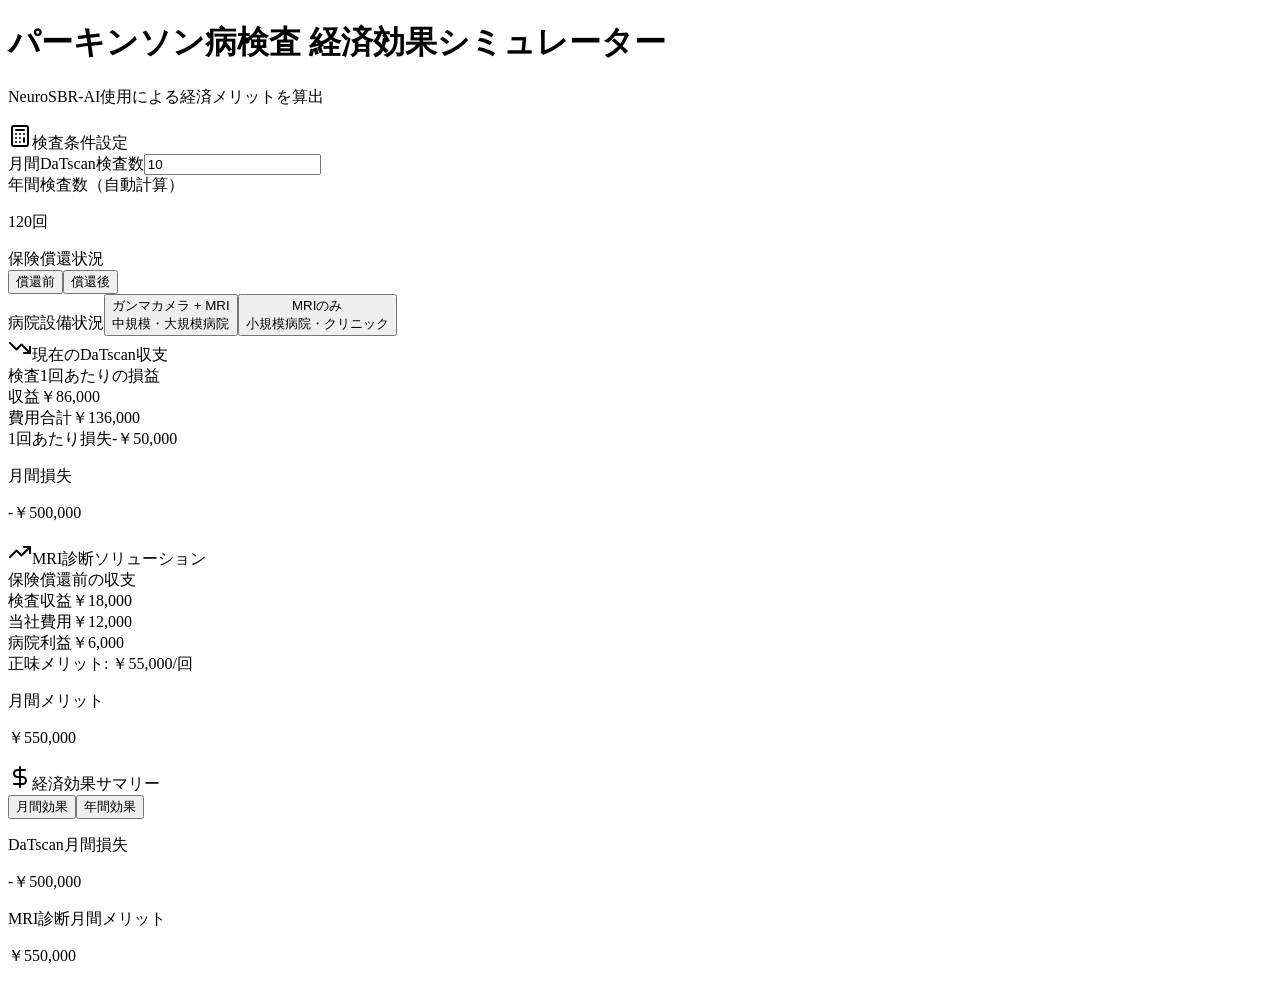
==== commit 8a661c4e: "deploy 2025-07-11 00:56:11" ====
--- a/index.html
+++ b/index.html
@@ -1 +1 @@
-<!DOCTYPE html><html lang="ja"><head><meta charSet="utf-8"/><meta name="viewport" content="width=device-width, initial-scale=1"/><link rel="stylesheet" href="/medical-cost-simulator/_next/static/css/ef46db3751d8e999.css" data-precedence="next"/><link rel="preload" as="script" fetchPriority="low" href="/medical-cost-simulator/_next/static/chunks/webpack-04dd9836d9d65887.js"/><script src="/medical-cost-simulator/_next/static/chunks/71886bc4-189c3aa8f99bd400.js" async=""></script><script src="/medical-cost-simulator/_next/static/chunks/533-3cde7298068b2e12.js" async=""></script><script src="/medical-cost-simulator/_next/static/chunks/main-app-a82e319c4c095487.js" async=""></script><script src="/medical-cost-simulator/_next/static/chunks/8-a4d89ab4a9d86c51.js" async=""></script><script src="/medical-cost-simulator/_next/static/chunks/app/page-91af252638b54c2d.js" async=""></script><title>Medical Cost Simulator</title><meta name="description" content="医療費計算のサンプルアプリ"/><script src="/medical-cost-simulator/_next/static/chunks/polyfills-78c92fac7aa8fdd8.js" noModule=""></script></head><body class="min-h-screen bg-gray-50 text-gray-900"><div class="max-w-6xl mx-auto p-6 space-y-6"><div class="text-center space-y-2"><h1 class="text-3xl font-bold text-gray-900">パーキンソン病検査 経済効果シミュレーター</h1><p class="text-gray-600">NeuroSBR-AI使用による経済メリットを算出</p></div><div class="grid grid-cols-1 lg:grid-cols-3 gap-6"><div class="rounded-lg border bg-card text-card-foreground shadow-sm"><div class="flex flex-col space-y-1.5 p-6"><div class="text-2xl font-semibold leading-none tracking-tight flex items-center gap-2"><svg xmlns="http://www.w3.org/2000/svg" width="24" height="24" viewBox="0 0 24 24" fill="none" stroke="currentColor" stroke-width="2" stroke-linecap="round" stroke-linejoin="round" class="lucide lucide-calculator h-5 w-5"><rect width="16" height="20" x="4" y="2" rx="2"></rect><line x1="8" x2="16" y1="6" y2="6"></line><line x1="16" x2="16" y1="14" y2="18"></line><path d="M16 10h.01"></path><path d="M12 10h.01"></path><path d="M8 10h.01"></path><path d="M12 14h.01"></path><path d="M8 14h.01"></path><path d="M12 18h.01"></path><path d="M8 18h.01"></path></svg>検査条件設定</div></div><div class="p-6 pt-0 space-y-4"><div class="space-y-2"><label class="text-sm font-medium leading-none peer-disabled:cursor-not-allowed peer-disabled:opacity-70" for="monthly-tests">月間DaTscan検査数</label><input type="number" class="flex h-10 w-full rounded-md border border-input bg-background px-3 py-2 text-base ring-offset-background file:border-0 file:bg-transparent file:text-sm file:font-medium file:text-foreground placeholder:text-muted-foreground focus-visible:outline-none focus-visible:ring-2 focus-visible:ring-ring focus-visible:ring-offset-2 disabled:cursor-not-allowed disabled:opacity-50 md:text-sm" id="monthly-tests" min="1" value="10"/></div><div class="space-y-2"><label class="text-sm font-medium leading-none peer-disabled:cursor-not-allowed peer-disabled:opacity-70">年間検査数（自動計算）</label><div class="text-2xl font-bold text-blue-600">120<!-- -->回</div></div><div class="space-y-3"><label class="text-sm font-medium leading-none peer-disabled:cursor-not-allowed peer-disabled:opacity-70">保険償還状況</label><div class="flex gap-2"><button class="inline-flex items-center justify-center gap-2 whitespace-nowrap rounded-md text-sm font-medium ring-offset-background transition-colors focus-visible:outline-none focus-visible:ring-2 focus-visible:ring-ring focus-visible:ring-offset-2 disabled:pointer-events-none disabled:opacity-50 [&amp;_svg]:pointer-events-none [&amp;_svg]:size-4 [&amp;_svg]:shrink-0 bg-primary text-primary-foreground hover:bg-primary/90 h-10 px-4 py-2 flex-1">償還前</button><button class="inline-flex items-center justify-center gap-2 whitespace-nowrap rounded-md text-sm font-medium ring-offset-background transition-colors focus-visible:outline-none focus-visible:ring-2 focus-visible:ring-ring focus-visible:ring-offset-2 disabled:pointer-events-none disabled:opacity-50 [&amp;_svg]:pointer-events-none [&amp;_svg]:size-4 [&amp;_svg]:shrink-0 border border-input bg-background hover:bg-accent hover:text-accent-foreground h-10 px-4 py-2 flex-1">償還後</button></div></div><div class="space-y-3"><label class="text-sm font-medium leading-none peer-disabled:cursor-not-allowed peer-disabled:opacity-70">病院設備状況</label><div class="space-y-2"><button class="inline-flex items-center justify-center gap-2 whitespace-nowrap rounded-md text-sm font-medium ring-offset-background transition-colors focus-visible:outline-none focus-visible:ring-2 focus-visible:ring-ring focus-visible:ring-offset-2 disabled:pointer-events-none disabled:opacity-50 [&amp;_svg]:pointer-events-none [&amp;_svg]:size-4 [&amp;_svg]:shrink-0 bg-primary text-primary-foreground hover:bg-primary/90 h-10 px-4 py-2 w-full justify-start"><div class="text-left"><div class="font-medium">ガンマカメラ + MRI</div><div class="text-xs opacity-70">中規模・大規模病院</div></div></button><button class="inline-flex items-center justify-center gap-2 whitespace-nowrap rounded-md text-sm font-medium ring-offset-background transition-colors focus-visible:outline-none focus-visible:ring-2 focus-visible:ring-ring focus-visible:ring-offset-2 disabled:pointer-events-none disabled:opacity-50 [&amp;_svg]:pointer-events-none [&amp;_svg]:size-4 [&amp;_svg]:shrink-0 border border-input bg-background hover:bg-accent hover:text-accent-foreground h-10 px-4 py-2 w-full justify-start"><div class="text-left"><div class="font-medium">MRIのみ</div><div class="text-xs opacity-70">小規模病院・クリニック</div></div></button></div></div></div></div><div class="rounded-lg border bg-card text-card-foreground shadow-sm"><div class="flex flex-col space-y-1.5 p-6"><div class="text-2xl font-semibold leading-none tracking-tight flex items-center gap-2"><svg xmlns="http://www.w3.org/2000/svg" width="24" height="24" viewBox="0 0 24 24" fill="none" stroke="currentColor" stroke-width="2" stroke-linecap="round" stroke-linejoin="round" class="lucide lucide-trending-down h-5 w-5 text-red-500"><polyline points="22 17 13.5 8.5 8.5 13.5 2 7"></polyline><polyline points="16 17 22 17 22 11"></polyline></svg>現在のDaTscan収支</div><div class="text-sm text-muted-foreground">検査1回あたりの損益</div></div><div class="p-6 pt-0 space-y-4"><div class="space-y-2"><div class="flex justify-between"><span>収益</span><span class="text-green-600">￥86,000</span></div><div class="border-t pt-2 space-y-1 text-sm"><div class="flex justify-between"><span>検査薬剤費</span><span class="text-red-600">￥58,000</span></div><div class="flex justify-between"><span>人件費</span><span class="text-red-600">￥53,000</span></div><div class="flex justify-between"><span>ガンマカメラ費</span><span class="text-red-600">￥22,000</span></div><div class="flex justify-between"><span>運営費・その他</span><span class="text-red-600">￥3,000</span></div></div><div class="border-t pt-2 flex justify-between font-bold"><span>1回あたり損失</span><span class="text-red-600">￥50,000</span></div></div><div class="bg-red-50 p-3 rounded-lg"><div class="text-sm text-red-700">月間損失</div><div class="text-xl font-bold text-red-600">￥500,000</div></div></div></div><div class="rounded-lg border bg-card text-card-foreground shadow-sm"><div class="flex flex-col space-y-1.5 p-6"><div class="text-2xl font-semibold leading-none tracking-tight flex items-center gap-2"><svg xmlns="http://www.w3.org/2000/svg" width="24" height="24" viewBox="0 0 24 24" fill="none" stroke="currentColor" stroke-width="2" stroke-linecap="round" stroke-linejoin="round" class="lucide lucide-trending-up h-5 w-5 text-green-500"><polyline points="22 7 13.5 15.5 8.5 10.5 2 17"></polyline><polyline points="16 7 22 7 22 13"></polyline></svg>MRI診断ソリューション</div><div class="text-sm text-muted-foreground">保険償還前<!-- -->の収支</div></div><div class="p-6 pt-0 space-y-4"><div class="space-y-2"><div class="flex justify-between"><span>検査収益</span><span class="text-green-600">￥18,000</span></div><div class="flex justify-between"><span>当社費用</span><span class="text-red-600">￥12,000</span></div><div class="border-t pt-2 flex justify-between font-bold"><span>病院利益</span><span class="text-green-600">￥6,000</span></div></div><div class="inline-flex items-center rounded-full border px-2.5 py-0.5 text-xs font-semibold transition-colors focus:outline-none focus:ring-2 focus:ring-ring focus:ring-offset-2 border-transparent bg-secondary text-secondary-foreground hover:bg-secondary/80 w-full justify-center py-2">正味メリット: <!-- -->￥55,000<!-- -->/回</div><div class="bg-green-50 p-3 rounded-lg"><div class="text-sm text-green-700">月間メリット</div><div class="text-xl font-bold text-green-600">￥550,000</div></div></div></div></div><div class="rounded-lg border bg-card text-card-foreground shadow-sm"><div class="flex flex-col space-y-1.5 p-6"><div class="text-2xl font-semibold leading-none tracking-tight flex items-center gap-2"><svg xmlns="http://www.w3.org/2000/svg" width="24" height="24" viewBox="0 0 24 24" fill="none" stroke="currentColor" stroke-width="2" stroke-linecap="round" stroke-linejoin="round" class="lucide lucide-dollar-sign h-5 w-5"><line x1="12" x2="12" y1="2" y2="22"></line><path d="M17 5H9.5a3.5 3.5 0 0 0 0 7h5a3.5 3.5 0 0 1 0 7H6"></path></svg>経済効果サマリー</div></div><div class="p-6 pt-0"><div dir="ltr" data-orientation="horizontal" class="w-full"><div role="tablist" aria-orientation="horizontal" class="inline-flex h-10 items-center justify-center rounded-md bg-muted p-1 text-muted-foreground grid w-full grid-cols-2" tabindex="-1" data-orientation="horizontal" style="outline:none"><button type="button" role="tab" aria-selected="true" aria-controls="radix-:R2efja:-content-monthly" data-state="active" id="radix-:R2efja:-trigger-monthly" class="inline-flex items-center justify-center whitespace-nowrap rounded-sm px-3 py-1.5 text-sm font-medium ring-offset-background transition-all focus-visible:outline-none focus-visible:ring-2 focus-visible:ring-ring focus-visible:ring-offset-2 disabled:pointer-events-none disabled:opacity-50 data-[state=active]:bg-background data-[state=active]:text-foreground data-[state=active]:shadow-sm" tabindex="-1" data-orientation="horizontal" data-radix-collection-item="">月間効果</button><button type="button" role="tab" aria-selected="false" aria-controls="radix-:R2efja:-content-yearly" data-state="inactive" id="radix-:R2efja:-trigger-yearly" class="inline-flex items-center justify-center whitespace-nowrap rounded-sm px-3 py-1.5 text-sm font-medium ring-offset-background transition-all focus-visible:outline-none focus-visible:ring-2 focus-visible:ring-ring focus-visible:ring-offset-2 disabled:pointer-events-none disabled:opacity-50 data-[state=active]:bg-background data-[state=active]:text-foreground data-[state=active]:shadow-sm" tabindex="-1" data-orientation="horizontal" data-radix-collection-item="">年間効果</button></div><div data-state="active" data-orientation="horizontal" role="tabpanel" aria-labelledby="radix-:R2efja:-trigger-monthly" id="radix-:R2efja:-content-monthly" tabindex="0" class="mt-2 ring-offset-background focus-visible:outline-none focus-visible:ring-2 focus-visible:ring-ring focus-visible:ring-offset-2 space-y-4" style="animation-duration:0s"><div class="grid grid-cols-1 gap-4 md:grid-cols-2"><div class="bg-red-50 p-4 rounded-lg text-center"><div class="text-sm text-red-700">DaTscan月間損失</div><div class="text-2xl font-bold text-red-600">￥500,000</div></div><div class="bg-green-50 p-4 rounded-lg text-center"><div class="text-sm text-green-700">MRI診断月間メリット</div><div class="text-2xl font-bold text-green-600">￥550,000</div></div></div></div><div data-state="inactive" data-orientation="horizontal" role="tabpanel" aria-labelledby="radix-:R2efja:-trigger-yearly" hidden="" id="radix-:R2efja:-content-yearly" tabindex="0" class="mt-2 ring-offset-background focus-visible:outline-none focus-visible:ring-2 focus-visible:ring-ring focus-visible:ring-offset-2 space-y-4"></div></div></div></div><div class="rounded-lg border bg-card text-card-foreground shadow-sm"><div class="flex flex-col space-y-1.5 p-6"><div class="text-2xl font-semibold leading-none tracking-tight">導入メリット</div></div><div class="p-6 pt-0"><div class="grid grid-cols-1 md:grid-cols-2 gap-4"><div class="space-y-2"><h4 class="font-semibold text-green-600">経済的メリット</h4><ul class="text-sm space-y-1 text-gray-600"><li>• DaTscanの赤字解消</li><li>• 検査あたり<!-- -->￥55,000<!-- -->の正味メリット</li><li>• 薬剤費・人件費の大幅削減</li><li>• ガンマカメラ維持費用の削減</li></ul></div><div class="space-y-2"><h4 class="font-semibold text-blue-600">運用メリット</h4><ul class="text-sm space-y-1 text-gray-600"><li>• MRIでの簡易スクリーニング</li><li>• 検査時間の短縮</li><li>• 放射線被曝なし</li><li>• 検査薬剤の在庫管理不要</li></ul></div></div></div></div></div><script src="/medical-cost-simulator/_next/static/chunks/webpack-04dd9836d9d65887.js" async=""></script><script>(self.__next_f=self.__next_f||[]).push([0]);self.__next_f.push([2,null])</script><script>self.__next_f.push([1,"1:HL[\"/medical-cost-simulator/_next/static/css/ef46db3751d8e999.css\",\"style\"]\n"])</script><script>self.__next_f.push([1,"2:I[7259,[],\"\"]\n4:I[7661,[\"8\",\"static/chunks/8-a4d89ab4a9d86c51.js\",\"931\",\"static/chunks/app/page-91af252638b54c2d.js\"],\"default\"]\n5:I[2874,[],\"\"]\n6:I[60,[],\"\"]\n8:I[7406,[],\"\"]\n9:[]\n"])</script><script>self.__next_f.push([1,"0:[[[\"$\",\"link\",\"0\",{\"rel\":\"stylesheet\",\"href\":\"/medical-cost-simulator/_next/static/css/ef46db3751d8e999.css\",\"precedence\":\"next\",\"crossOrigin\":\"$undefined\"}]],[\"$\",\"$L2\",null,{\"buildId\":\"dQX4b1BAfNl6HGJ12Si5H\",\"assetPrefix\":\"/medical-cost-simulator\",\"initialCanonicalUrl\":\"/\",\"initialTree\":[\"\",{\"children\":[\"__PAGE__\",{}]},\"$undefined\",\"$undefined\",true],\"initialSeedData\":[\"\",{\"children\":[\"__PAGE__\",{},[[\"$L3\",[\"$\",\"$L4\",null,{}]],null],null]},[[\"$\",\"html\",null,{\"lang\":\"ja\",\"children\":[\"$\",\"body\",null,{\"className\":\"min-h-screen bg-gray-50 text-gray-900\",\"children\":[\"$\",\"$L5\",null,{\"parallelRouterKey\":\"children\",\"segmentPath\":[\"children\"],\"error\":\"$undefined\",\"errorStyles\":\"$undefined\",\"errorScripts\":\"$undefined\",\"template\":[\"$\",\"$L6\",null,{}],\"templateStyles\":\"$undefined\",\"templateScripts\":\"$undefined\",\"notFound\":[[\"$\",\"title\",null,{\"children\":\"404: This page could not be found.\"}],[\"$\",\"div\",null,{\"style\":{\"fontFamily\":\"system-ui,\\\"Segoe UI\\\",Roboto,Helvetica,Arial,sans-serif,\\\"Apple Color Emoji\\\",\\\"Segoe UI Emoji\\\"\",\"height\":\"100vh\",\"textAlign\":\"center\",\"display\":\"flex\",\"flexDirection\":\"column\",\"alignItems\":\"center\",\"justifyContent\":\"center\"},\"children\":[\"$\",\"div\",null,{\"children\":[[\"$\",\"style\",null,{\"dangerouslySetInnerHTML\":{\"__html\":\"body{color:#000;background:#fff;margin:0}.next-error-h1{border-right:1px solid rgba(0,0,0,.3)}@media (prefers-color-scheme:dark){body{color:#fff;background:#000}.next-error-h1{border-right:1px solid rgba(255,255,255,.3)}}\"}}],[\"$\",\"h1\",null,{\"className\":\"next-error-h1\",\"style\":{\"display\":\"inline-block\",\"margin\":\"0 20px 0 0\",\"padding\":\"0 23px 0 0\",\"fontSize\":24,\"fontWeight\":500,\"verticalAlign\":\"top\",\"lineHeight\":\"49px\"},\"children\":\"404\"}],[\"$\",\"div\",null,{\"style\":{\"display\":\"inline-block\"},\"children\":[\"$\",\"h2\",null,{\"style\":{\"fontSize\":14,\"fontWeight\":400,\"lineHeight\":\"49px\",\"margin\":0},\"children\":\"This page could not be found.\"}]}]]}]}]],\"notFoundStyles\":[],\"styles\":null}]}]}],null],null],\"couldBeIntercepted\":false,\"initialHead\":[false,\"$L7\"],\"globalErrorComponent\":\"$8\",\"missingSlots\":\"$W9\"}]]\n"])</script><script>self.__next_f.push([1,"7:[[\"$\",\"meta\",\"0\",{\"name\":\"viewport\",\"content\":\"width=device-width, initial-scale=1\"}],[\"$\",\"meta\",\"1\",{\"charSet\":\"utf-8\"}],[\"$\",\"title\",\"2\",{\"children\":\"Medical Cost Simulator\"}],[\"$\",\"meta\",\"3\",{\"name\":\"description\",\"content\":\"医療費計算のサンプルアプリ\"}]]\n3:null\n"])</script></body></html>+<!DOCTYPE html><html lang="ja"><head><meta charSet="utf-8"/><meta name="viewport" content="width=device-width, initial-scale=1"/><link rel="stylesheet" href="/medical-cost-simulator/_next/static/css/850230f69bd71555.css" data-precedence="next"/><link rel="preload" as="script" fetchPriority="low" href="/medical-cost-simulator/_next/static/chunks/webpack-04dd9836d9d65887.js"/><script src="/medical-cost-simulator/_next/static/chunks/71886bc4-189c3aa8f99bd400.js" async=""></script><script src="/medical-cost-simulator/_next/static/chunks/533-3cde7298068b2e12.js" async=""></script><script src="/medical-cost-simulator/_next/static/chunks/main-app-a82e319c4c095487.js" async=""></script><script src="/medical-cost-simulator/_next/static/chunks/8-a4d89ab4a9d86c51.js" async=""></script><script src="/medical-cost-simulator/_next/static/chunks/app/page-94bbead94b1f5f96.js" async=""></script><title>Medical Cost Simulator</title><meta name="description" content="医療費計算のサンプルアプリ"/><script src="/medical-cost-simulator/_next/static/chunks/polyfills-78c92fac7aa8fdd8.js" noModule=""></script></head><body class="min-h-screen bg-gray-50 text-gray-900"><div class="max-w-6xl mx-auto p-6 space-y-6"><div class="text-center space-y-2"><h1 class="text-3xl font-bold">パーキンソン病検査 経済効果シミュレーター</h1><p class="text-gray-600">NeuroSBR‑AI使用による経済メリットを算出</p></div><div class="grid gap-6 lg:grid-cols-3"><div class="rounded-lg border bg-card text-card-foreground shadow-sm"><div class="flex flex-col space-y-1.5 p-6"><div class="text-2xl font-semibold leading-none tracking-tight flex items-center gap-2"><svg xmlns="http://www.w3.org/2000/svg" width="24" height="24" viewBox="0 0 24 24" fill="none" stroke="currentColor" stroke-width="2" stroke-linecap="round" stroke-linejoin="round" class="lucide lucide-calculator h-5 w-5"><rect width="16" height="20" x="4" y="2" rx="2"></rect><line x1="8" x2="16" y1="6" y2="6"></line><line x1="16" x2="16" y1="14" y2="18"></line><path d="M16 10h.01"></path><path d="M12 10h.01"></path><path d="M8 10h.01"></path><path d="M12 14h.01"></path><path d="M8 14h.01"></path><path d="M12 18h.01"></path><path d="M8 18h.01"></path></svg>検査条件設定</div></div><div class="p-6 pt-0 space-y-4"><div class="space-y-2"><label class="text-sm font-medium leading-none peer-disabled:cursor-not-allowed peer-disabled:opacity-70" for="monthly">月間DaTscan検査数</label><input type="number" class="flex h-10 w-full rounded-md border border-input bg-background px-3 py-2 text-base ring-offset-background file:border-0 file:bg-transparent file:text-sm file:font-medium file:text-foreground placeholder:text-muted-foreground focus-visible:outline-none focus-visible:ring-2 focus-visible:ring-ring focus-visible:ring-offset-2 disabled:cursor-not-allowed disabled:opacity-50 md:text-sm" id="monthly" min="1" value="10"/></div><div class="space-y-2"><label class="text-sm font-medium leading-none peer-disabled:cursor-not-allowed peer-disabled:opacity-70">年間検査数（自動計算）</label><p class="text-2xl font-bold text-blue-600">120<!-- -->回</p></div><div class="space-y-2"><label class="text-sm font-medium leading-none peer-disabled:cursor-not-allowed peer-disabled:opacity-70">保険償還状況</label><div class="flex gap-2"><button class="inline-flex items-center justify-center gap-2 whitespace-nowrap rounded-md text-sm font-medium ring-offset-background transition-colors focus-visible:outline-none focus-visible:ring-2 focus-visible:ring-ring focus-visible:ring-offset-2 disabled:pointer-events-none disabled:opacity-50 [&amp;_svg]:pointer-events-none [&amp;_svg]:size-4 [&amp;_svg]:shrink-0 bg-primary text-primary-foreground hover:bg-primary/90 h-10 px-4 py-2 flex-1">償還前</button><button class="inline-flex items-center justify-center gap-2 whitespace-nowrap rounded-md text-sm font-medium ring-offset-background transition-colors focus-visible:outline-none focus-visible:ring-2 focus-visible:ring-ring focus-visible:ring-offset-2 disabled:pointer-events-none disabled:opacity-50 [&amp;_svg]:pointer-events-none [&amp;_svg]:size-4 [&amp;_svg]:shrink-0 border border-input bg-background hover:bg-accent hover:text-accent-foreground h-10 px-4 py-2 flex-1">償還後</button></div></div><div class="space-y-2"><label class="text-sm font-medium leading-none peer-disabled:cursor-not-allowed peer-disabled:opacity-70">病院設備状況</label><button class="inline-flex items-center justify-center gap-2 whitespace-nowrap rounded-md text-sm font-medium ring-offset-background transition-colors focus-visible:outline-none focus-visible:ring-2 focus-visible:ring-ring focus-visible:ring-offset-2 disabled:pointer-events-none disabled:opacity-50 [&amp;_svg]:pointer-events-none [&amp;_svg]:size-4 [&amp;_svg]:shrink-0 bg-primary text-primary-foreground hover:bg-primary/90 h-10 px-4 py-2 w-full justify-start"><div class="text-left"><div class="font-medium">ガンマカメラ + MRI</div><div class="text-xs opacity-70">中規模・大規模病院</div></div></button><button class="inline-flex items-center justify-center gap-2 whitespace-nowrap rounded-md text-sm font-medium ring-offset-background transition-colors focus-visible:outline-none focus-visible:ring-2 focus-visible:ring-ring focus-visible:ring-offset-2 disabled:pointer-events-none disabled:opacity-50 [&amp;_svg]:pointer-events-none [&amp;_svg]:size-4 [&amp;_svg]:shrink-0 border border-input bg-background hover:bg-accent hover:text-accent-foreground h-10 px-4 py-2 w-full justify-start"><div class="text-left"><div class="font-medium">MRIのみ</div><div class="text-xs opacity-70">小規模病院・クリニック</div></div></button></div></div></div><div class="rounded-lg border bg-card text-card-foreground shadow-sm"><div class="flex flex-col space-y-1.5 p-6"><div class="text-2xl font-semibold leading-none tracking-tight flex items-center gap-2"><svg xmlns="http://www.w3.org/2000/svg" width="24" height="24" viewBox="0 0 24 24" fill="none" stroke="currentColor" stroke-width="2" stroke-linecap="round" stroke-linejoin="round" class="lucide lucide-trending-down h-5 w-5 text-red-500"><polyline points="22 17 13.5 8.5 8.5 13.5 2 7"></polyline><polyline points="16 17 22 17 22 11"></polyline></svg>現在のDaTscan収支</div><div class="text-sm text-muted-foreground">検査1回あたりの損益</div></div><div class="p-6 pt-0 space-y-4"><div class="space-y-1"><div class="flex justify-between"><span>収益</span><span class="text-green-600">￥86,000</span></div><div class="border-t pt-2 text-sm space-y-1"><div class="flex justify-between"><span>費用合計</span><span class="text-red-600">￥136,000</span></div></div><div class="border-t pt-2 font-bold flex justify-between"><span>1回あたり損失</span><span class="text-red-600">-￥50,000</span></div></div><div class="bg-red-50 p-3 rounded-lg"><p class="text-sm text-red-700">月間損失</p><p class="text-xl font-bold text-red-600">-￥500,000</p></div></div></div><div class="rounded-lg border bg-card text-card-foreground shadow-sm"><div class="flex flex-col space-y-1.5 p-6"><div class="text-2xl font-semibold leading-none tracking-tight flex items-center gap-2"><svg xmlns="http://www.w3.org/2000/svg" width="24" height="24" viewBox="0 0 24 24" fill="none" stroke="currentColor" stroke-width="2" stroke-linecap="round" stroke-linejoin="round" class="lucide lucide-trending-up h-5 w-5 text-green-500"><polyline points="22 7 13.5 15.5 8.5 10.5 2 17"></polyline><polyline points="16 7 22 7 22 13"></polyline></svg>MRI診断ソリューション</div><div class="text-sm text-muted-foreground">保険償還前<!-- -->の収支</div></div><div class="p-6 pt-0 space-y-4"><div class="space-y-1"><div class="flex justify-between"><span>検査収益</span><span class="text-green-600">￥18,000</span></div><div class="flex justify-between"><span>当社費用</span><span class="text-red-600">￥12,000</span></div><div class="border-t pt-2 font-bold flex justify-between"><span>病院利益</span><span class="text-green-600">￥6,000</span></div></div><div class="inline-flex items-center rounded-full border px-2.5 py-0.5 text-xs font-semibold transition-colors focus:outline-none focus:ring-2 focus:ring-ring focus:ring-offset-2 text-foreground w-full justify-center py-2">正味メリット: <!-- -->￥55,000<!-- -->/回</div><div class="bg-green-50 p-3 rounded-lg"><p class="text-sm text-green-700">月間メリット</p><p class="text-xl font-bold text-green-600">￥550,000</p></div></div></div></div><div class="rounded-lg border bg-card text-card-foreground shadow-sm"><div class="flex flex-col space-y-1.5 p-6"><div class="text-2xl font-semibold leading-none tracking-tight flex items-center gap-2"><svg xmlns="http://www.w3.org/2000/svg" width="24" height="24" viewBox="0 0 24 24" fill="none" stroke="currentColor" stroke-width="2" stroke-linecap="round" stroke-linejoin="round" class="lucide lucide-dollar-sign h-5 w-5"><line x1="12" x2="12" y1="2" y2="22"></line><path d="M17 5H9.5a3.5 3.5 0 0 0 0 7h5a3.5 3.5 0 0 1 0 7H6"></path></svg>経済効果サマリー</div></div><div class="p-6 pt-0"><div dir="ltr" data-orientation="horizontal" class="w-full"><div role="tablist" aria-orientation="horizontal" class="inline-flex h-10 items-center justify-center rounded-md bg-muted p-1 text-muted-foreground grid grid-cols-2 w-full" tabindex="-1" data-orientation="horizontal" style="outline:none"><button type="button" role="tab" aria-selected="true" aria-controls="radix-:R1efja:-content-monthly" data-state="active" id="radix-:R1efja:-trigger-monthly" class="inline-flex items-center justify-center whitespace-nowrap rounded-sm px-3 py-1.5 text-sm font-medium ring-offset-background transition-all focus-visible:outline-none focus-visible:ring-2 focus-visible:ring-ring focus-visible:ring-offset-2 disabled:pointer-events-none disabled:opacity-50 data-[state=active]:bg-background data-[state=active]:text-foreground data-[state=active]:shadow-sm" tabindex="-1" data-orientation="horizontal" data-radix-collection-item="">月間効果</button><button type="button" role="tab" aria-selected="false" aria-controls="radix-:R1efja:-content-yearly" data-state="inactive" id="radix-:R1efja:-trigger-yearly" class="inline-flex items-center justify-center whitespace-nowrap rounded-sm px-3 py-1.5 text-sm font-medium ring-offset-background transition-all focus-visible:outline-none focus-visible:ring-2 focus-visible:ring-ring focus-visible:ring-offset-2 disabled:pointer-events-none disabled:opacity-50 data-[state=active]:bg-background data-[state=active]:text-foreground data-[state=active]:shadow-sm" tabindex="-1" data-orientation="horizontal" data-radix-collection-item="">年間効果</button></div><div data-state="active" data-orientation="horizontal" role="tabpanel" aria-labelledby="radix-:R1efja:-trigger-monthly" id="radix-:R1efja:-content-monthly" tabindex="0" class="mt-2 ring-offset-background focus-visible:outline-none focus-visible:ring-2 focus-visible:ring-ring focus-visible:ring-offset-2 space-y-4" style="animation-duration:0s"><div class="bg-red-50 p-4 rounded-lg text-center"><p class="text-sm text-red-700">DaTscan月間損失</p><p class="text-2xl font-bold text-red-600">-￥500,000</p></div><div class="bg-green-50 p-4 rounded-lg text-center"><p class="text-sm text-green-700">MRI診断月間メリット</p><p class="text-2xl font-bold text-green-600">￥550,000</p></div></div><div data-state="inactive" data-orientation="horizontal" role="tabpanel" aria-labelledby="radix-:R1efja:-trigger-yearly" hidden="" id="radix-:R1efja:-content-yearly" tabindex="0" class="mt-2 ring-offset-background focus-visible:outline-none focus-visible:ring-2 focus-visible:ring-ring focus-visible:ring-offset-2 space-y-4"></div></div></div></div></div><script src="/medical-cost-simulator/_next/static/chunks/webpack-04dd9836d9d65887.js" async=""></script><script>(self.__next_f=self.__next_f||[]).push([0]);self.__next_f.push([2,null])</script><script>self.__next_f.push([1,"1:HL[\"/medical-cost-simulator/_next/static/css/850230f69bd71555.css\",\"style\"]\n"])</script><script>self.__next_f.push([1,"2:I[7259,[],\"\"]\n4:I[7661,[\"8\",\"static/chunks/8-a4d89ab4a9d86c51.js\",\"931\",\"static/chunks/app/page-94bbead94b1f5f96.js\"],\"default\"]\n5:I[2874,[],\"\"]\n6:I[60,[],\"\"]\n8:I[7406,[],\"\"]\n9:[]\n"])</script><script>self.__next_f.push([1,"0:[[[\"$\",\"link\",\"0\",{\"rel\":\"stylesheet\",\"href\":\"/medical-cost-simulator/_next/static/css/850230f69bd71555.css\",\"precedence\":\"next\",\"crossOrigin\":\"$undefined\"}]],[\"$\",\"$L2\",null,{\"buildId\":\"Bfsc2hX_a5apcN9F4-48p\",\"assetPrefix\":\"/medical-cost-simulator\",\"initialCanonicalUrl\":\"/\",\"initialTree\":[\"\",{\"children\":[\"__PAGE__\",{}]},\"$undefined\",\"$undefined\",true],\"initialSeedData\":[\"\",{\"children\":[\"__PAGE__\",{},[[\"$L3\",[\"$\",\"$L4\",null,{}]],null],null]},[[\"$\",\"html\",null,{\"lang\":\"ja\",\"children\":[\"$\",\"body\",null,{\"className\":\"min-h-screen bg-gray-50 text-gray-900\",\"children\":[\"$\",\"$L5\",null,{\"parallelRouterKey\":\"children\",\"segmentPath\":[\"children\"],\"error\":\"$undefined\",\"errorStyles\":\"$undefined\",\"errorScripts\":\"$undefined\",\"template\":[\"$\",\"$L6\",null,{}],\"templateStyles\":\"$undefined\",\"templateScripts\":\"$undefined\",\"notFound\":[[\"$\",\"title\",null,{\"children\":\"404: This page could not be found.\"}],[\"$\",\"div\",null,{\"style\":{\"fontFamily\":\"system-ui,\\\"Segoe UI\\\",Roboto,Helvetica,Arial,sans-serif,\\\"Apple Color Emoji\\\",\\\"Segoe UI Emoji\\\"\",\"height\":\"100vh\",\"textAlign\":\"center\",\"display\":\"flex\",\"flexDirection\":\"column\",\"alignItems\":\"center\",\"justifyContent\":\"center\"},\"children\":[\"$\",\"div\",null,{\"children\":[[\"$\",\"style\",null,{\"dangerouslySetInnerHTML\":{\"__html\":\"body{color:#000;background:#fff;margin:0}.next-error-h1{border-right:1px solid rgba(0,0,0,.3)}@media (prefers-color-scheme:dark){body{color:#fff;background:#000}.next-error-h1{border-right:1px solid rgba(255,255,255,.3)}}\"}}],[\"$\",\"h1\",null,{\"className\":\"next-error-h1\",\"style\":{\"display\":\"inline-block\",\"margin\":\"0 20px 0 0\",\"padding\":\"0 23px 0 0\",\"fontSize\":24,\"fontWeight\":500,\"verticalAlign\":\"top\",\"lineHeight\":\"49px\"},\"children\":\"404\"}],[\"$\",\"div\",null,{\"style\":{\"display\":\"inline-block\"},\"children\":[\"$\",\"h2\",null,{\"style\":{\"fontSize\":14,\"fontWeight\":400,\"lineHeight\":\"49px\",\"margin\":0},\"children\":\"This page could not be found.\"}]}]]}]}]],\"notFoundStyles\":[],\"styles\":null}]}]}],null],null],\"couldBeIntercepted\":false,\"initialHead\":[false,\"$L7\"],\"globalErrorComponent\":\"$8\",\"missingSlots\":\"$W9\"}]]\n"])</script><script>self.__next_f.push([1,"7:[[\"$\",\"meta\",\"0\",{\"name\":\"viewport\",\"content\":\"width=device-width, initial-scale=1\"}],[\"$\",\"meta\",\"1\",{\"charSet\":\"utf-8\"}],[\"$\",\"title\",\"2\",{\"children\":\"Medical Cost Simulator\"}],[\"$\",\"meta\",\"3\",{\"name\":\"description\",\"content\":\"医療費計算のサンプルアプリ\"}]]\n3:null\n"])</script></body></html>
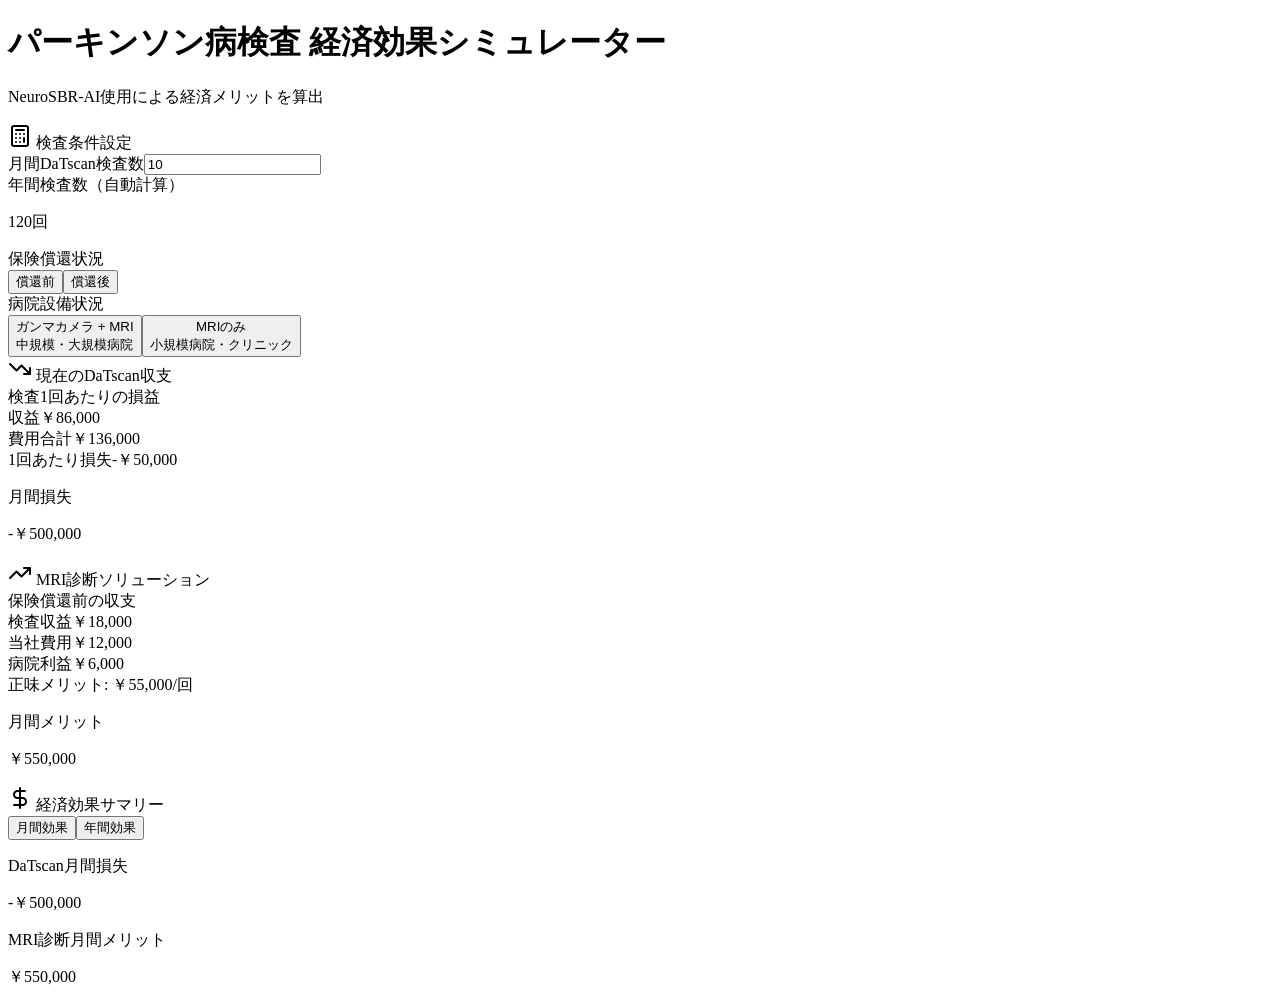
==== commit 2067bde2: "deploy 2025-07-11 17:01:26" ====
--- a/index.html
+++ b/index.html
@@ -1 +1 @@
-<!DOCTYPE html><html lang="ja"><head><meta charSet="utf-8"/><meta name="viewport" content="width=device-width, initial-scale=1"/><link rel="stylesheet" href="/medical-cost-simulator/_next/static/css/850230f69bd71555.css" data-precedence="next"/><link rel="preload" as="script" fetchPriority="low" href="/medical-cost-simulator/_next/static/chunks/webpack-04dd9836d9d65887.js"/><script src="/medical-cost-simulator/_next/static/chunks/71886bc4-189c3aa8f99bd400.js" async=""></script><script src="/medical-cost-simulator/_next/static/chunks/533-3cde7298068b2e12.js" async=""></script><script src="/medical-cost-simulator/_next/static/chunks/main-app-a82e319c4c095487.js" async=""></script><script src="/medical-cost-simulator/_next/static/chunks/8-a4d89ab4a9d86c51.js" async=""></script><script src="/medical-cost-simulator/_next/static/chunks/app/page-94bbead94b1f5f96.js" async=""></script><title>Medical Cost Simulator</title><meta name="description" content="医療費計算のサンプルアプリ"/><script src="/medical-cost-simulator/_next/static/chunks/polyfills-78c92fac7aa8fdd8.js" noModule=""></script></head><body class="min-h-screen bg-gray-50 text-gray-900"><div class="max-w-6xl mx-auto p-6 space-y-6"><div class="text-center space-y-2"><h1 class="text-3xl font-bold">パーキンソン病検査 経済効果シミュレーター</h1><p class="text-gray-600">NeuroSBR‑AI使用による経済メリットを算出</p></div><div class="grid gap-6 lg:grid-cols-3"><div class="rounded-lg border bg-card text-card-foreground shadow-sm"><div class="flex flex-col space-y-1.5 p-6"><div class="text-2xl font-semibold leading-none tracking-tight flex items-center gap-2"><svg xmlns="http://www.w3.org/2000/svg" width="24" height="24" viewBox="0 0 24 24" fill="none" stroke="currentColor" stroke-width="2" stroke-linecap="round" stroke-linejoin="round" class="lucide lucide-calculator h-5 w-5"><rect width="16" height="20" x="4" y="2" rx="2"></rect><line x1="8" x2="16" y1="6" y2="6"></line><line x1="16" x2="16" y1="14" y2="18"></line><path d="M16 10h.01"></path><path d="M12 10h.01"></path><path d="M8 10h.01"></path><path d="M12 14h.01"></path><path d="M8 14h.01"></path><path d="M12 18h.01"></path><path d="M8 18h.01"></path></svg>検査条件設定</div></div><div class="p-6 pt-0 space-y-4"><div class="space-y-2"><label class="text-sm font-medium leading-none peer-disabled:cursor-not-allowed peer-disabled:opacity-70" for="monthly">月間DaTscan検査数</label><input type="number" class="flex h-10 w-full rounded-md border border-input bg-background px-3 py-2 text-base ring-offset-background file:border-0 file:bg-transparent file:text-sm file:font-medium file:text-foreground placeholder:text-muted-foreground focus-visible:outline-none focus-visible:ring-2 focus-visible:ring-ring focus-visible:ring-offset-2 disabled:cursor-not-allowed disabled:opacity-50 md:text-sm" id="monthly" min="1" value="10"/></div><div class="space-y-2"><label class="text-sm font-medium leading-none peer-disabled:cursor-not-allowed peer-disabled:opacity-70">年間検査数（自動計算）</label><p class="text-2xl font-bold text-blue-600">120<!-- -->回</p></div><div class="space-y-2"><label class="text-sm font-medium leading-none peer-disabled:cursor-not-allowed peer-disabled:opacity-70">保険償還状況</label><div class="flex gap-2"><button class="inline-flex items-center justify-center gap-2 whitespace-nowrap rounded-md text-sm font-medium ring-offset-background transition-colors focus-visible:outline-none focus-visible:ring-2 focus-visible:ring-ring focus-visible:ring-offset-2 disabled:pointer-events-none disabled:opacity-50 [&amp;_svg]:pointer-events-none [&amp;_svg]:size-4 [&amp;_svg]:shrink-0 bg-primary text-primary-foreground hover:bg-primary/90 h-10 px-4 py-2 flex-1">償還前</button><button class="inline-flex items-center justify-center gap-2 whitespace-nowrap rounded-md text-sm font-medium ring-offset-background transition-colors focus-visible:outline-none focus-visible:ring-2 focus-visible:ring-ring focus-visible:ring-offset-2 disabled:pointer-events-none disabled:opacity-50 [&amp;_svg]:pointer-events-none [&amp;_svg]:size-4 [&amp;_svg]:shrink-0 border border-input bg-background hover:bg-accent hover:text-accent-foreground h-10 px-4 py-2 flex-1">償還後</button></div></div><div class="space-y-2"><label class="text-sm font-medium leading-none peer-disabled:cursor-not-allowed peer-disabled:opacity-70">病院設備状況</label><button class="inline-flex items-center justify-center gap-2 whitespace-nowrap rounded-md text-sm font-medium ring-offset-background transition-colors focus-visible:outline-none focus-visible:ring-2 focus-visible:ring-ring focus-visible:ring-offset-2 disabled:pointer-events-none disabled:opacity-50 [&amp;_svg]:pointer-events-none [&amp;_svg]:size-4 [&amp;_svg]:shrink-0 bg-primary text-primary-foreground hover:bg-primary/90 h-10 px-4 py-2 w-full justify-start"><div class="text-left"><div class="font-medium">ガンマカメラ + MRI</div><div class="text-xs opacity-70">中規模・大規模病院</div></div></button><button class="inline-flex items-center justify-center gap-2 whitespace-nowrap rounded-md text-sm font-medium ring-offset-background transition-colors focus-visible:outline-none focus-visible:ring-2 focus-visible:ring-ring focus-visible:ring-offset-2 disabled:pointer-events-none disabled:opacity-50 [&amp;_svg]:pointer-events-none [&amp;_svg]:size-4 [&amp;_svg]:shrink-0 border border-input bg-background hover:bg-accent hover:text-accent-foreground h-10 px-4 py-2 w-full justify-start"><div class="text-left"><div class="font-medium">MRIのみ</div><div class="text-xs opacity-70">小規模病院・クリニック</div></div></button></div></div></div><div class="rounded-lg border bg-card text-card-foreground shadow-sm"><div class="flex flex-col space-y-1.5 p-6"><div class="text-2xl font-semibold leading-none tracking-tight flex items-center gap-2"><svg xmlns="http://www.w3.org/2000/svg" width="24" height="24" viewBox="0 0 24 24" fill="none" stroke="currentColor" stroke-width="2" stroke-linecap="round" stroke-linejoin="round" class="lucide lucide-trending-down h-5 w-5 text-red-500"><polyline points="22 17 13.5 8.5 8.5 13.5 2 7"></polyline><polyline points="16 17 22 17 22 11"></polyline></svg>現在のDaTscan収支</div><div class="text-sm text-muted-foreground">検査1回あたりの損益</div></div><div class="p-6 pt-0 space-y-4"><div class="space-y-1"><div class="flex justify-between"><span>収益</span><span class="text-green-600">￥86,000</span></div><div class="border-t pt-2 text-sm space-y-1"><div class="flex justify-between"><span>費用合計</span><span class="text-red-600">￥136,000</span></div></div><div class="border-t pt-2 font-bold flex justify-between"><span>1回あたり損失</span><span class="text-red-600">-￥50,000</span></div></div><div class="bg-red-50 p-3 rounded-lg"><p class="text-sm text-red-700">月間損失</p><p class="text-xl font-bold text-red-600">-￥500,000</p></div></div></div><div class="rounded-lg border bg-card text-card-foreground shadow-sm"><div class="flex flex-col space-y-1.5 p-6"><div class="text-2xl font-semibold leading-none tracking-tight flex items-center gap-2"><svg xmlns="http://www.w3.org/2000/svg" width="24" height="24" viewBox="0 0 24 24" fill="none" stroke="currentColor" stroke-width="2" stroke-linecap="round" stroke-linejoin="round" class="lucide lucide-trending-up h-5 w-5 text-green-500"><polyline points="22 7 13.5 15.5 8.5 10.5 2 17"></polyline><polyline points="16 7 22 7 22 13"></polyline></svg>MRI診断ソリューション</div><div class="text-sm text-muted-foreground">保険償還前<!-- -->の収支</div></div><div class="p-6 pt-0 space-y-4"><div class="space-y-1"><div class="flex justify-between"><span>検査収益</span><span class="text-green-600">￥18,000</span></div><div class="flex justify-between"><span>当社費用</span><span class="text-red-600">￥12,000</span></div><div class="border-t pt-2 font-bold flex justify-between"><span>病院利益</span><span class="text-green-600">￥6,000</span></div></div><div class="inline-flex items-center rounded-full border px-2.5 py-0.5 text-xs font-semibold transition-colors focus:outline-none focus:ring-2 focus:ring-ring focus:ring-offset-2 text-foreground w-full justify-center py-2">正味メリット: <!-- -->￥55,000<!-- -->/回</div><div class="bg-green-50 p-3 rounded-lg"><p class="text-sm text-green-700">月間メリット</p><p class="text-xl font-bold text-green-600">￥550,000</p></div></div></div></div><div class="rounded-lg border bg-card text-card-foreground shadow-sm"><div class="flex flex-col space-y-1.5 p-6"><div class="text-2xl font-semibold leading-none tracking-tight flex items-center gap-2"><svg xmlns="http://www.w3.org/2000/svg" width="24" height="24" viewBox="0 0 24 24" fill="none" stroke="currentColor" stroke-width="2" stroke-linecap="round" stroke-linejoin="round" class="lucide lucide-dollar-sign h-5 w-5"><line x1="12" x2="12" y1="2" y2="22"></line><path d="M17 5H9.5a3.5 3.5 0 0 0 0 7h5a3.5 3.5 0 0 1 0 7H6"></path></svg>経済効果サマリー</div></div><div class="p-6 pt-0"><div dir="ltr" data-orientation="horizontal" class="w-full"><div role="tablist" aria-orientation="horizontal" class="inline-flex h-10 items-center justify-center rounded-md bg-muted p-1 text-muted-foreground grid grid-cols-2 w-full" tabindex="-1" data-orientation="horizontal" style="outline:none"><button type="button" role="tab" aria-selected="true" aria-controls="radix-:R1efja:-content-monthly" data-state="active" id="radix-:R1efja:-trigger-monthly" class="inline-flex items-center justify-center whitespace-nowrap rounded-sm px-3 py-1.5 text-sm font-medium ring-offset-background transition-all focus-visible:outline-none focus-visible:ring-2 focus-visible:ring-ring focus-visible:ring-offset-2 disabled:pointer-events-none disabled:opacity-50 data-[state=active]:bg-background data-[state=active]:text-foreground data-[state=active]:shadow-sm" tabindex="-1" data-orientation="horizontal" data-radix-collection-item="">月間効果</button><button type="button" role="tab" aria-selected="false" aria-controls="radix-:R1efja:-content-yearly" data-state="inactive" id="radix-:R1efja:-trigger-yearly" class="inline-flex items-center justify-center whitespace-nowrap rounded-sm px-3 py-1.5 text-sm font-medium ring-offset-background transition-all focus-visible:outline-none focus-visible:ring-2 focus-visible:ring-ring focus-visible:ring-offset-2 disabled:pointer-events-none disabled:opacity-50 data-[state=active]:bg-background data-[state=active]:text-foreground data-[state=active]:shadow-sm" tabindex="-1" data-orientation="horizontal" data-radix-collection-item="">年間効果</button></div><div data-state="active" data-orientation="horizontal" role="tabpanel" aria-labelledby="radix-:R1efja:-trigger-monthly" id="radix-:R1efja:-content-monthly" tabindex="0" class="mt-2 ring-offset-background focus-visible:outline-none focus-visible:ring-2 focus-visible:ring-ring focus-visible:ring-offset-2 space-y-4" style="animation-duration:0s"><div class="bg-red-50 p-4 rounded-lg text-center"><p class="text-sm text-red-700">DaTscan月間損失</p><p class="text-2xl font-bold text-red-600">-￥500,000</p></div><div class="bg-green-50 p-4 rounded-lg text-center"><p class="text-sm text-green-700">MRI診断月間メリット</p><p class="text-2xl font-bold text-green-600">￥550,000</p></div></div><div data-state="inactive" data-orientation="horizontal" role="tabpanel" aria-labelledby="radix-:R1efja:-trigger-yearly" hidden="" id="radix-:R1efja:-content-yearly" tabindex="0" class="mt-2 ring-offset-background focus-visible:outline-none focus-visible:ring-2 focus-visible:ring-ring focus-visible:ring-offset-2 space-y-4"></div></div></div></div></div><script src="/medical-cost-simulator/_next/static/chunks/webpack-04dd9836d9d65887.js" async=""></script><script>(self.__next_f=self.__next_f||[]).push([0]);self.__next_f.push([2,null])</script><script>self.__next_f.push([1,"1:HL[\"/medical-cost-simulator/_next/static/css/850230f69bd71555.css\",\"style\"]\n"])</script><script>self.__next_f.push([1,"2:I[7259,[],\"\"]\n4:I[7661,[\"8\",\"static/chunks/8-a4d89ab4a9d86c51.js\",\"931\",\"static/chunks/app/page-94bbead94b1f5f96.js\"],\"default\"]\n5:I[2874,[],\"\"]\n6:I[60,[],\"\"]\n8:I[7406,[],\"\"]\n9:[]\n"])</script><script>self.__next_f.push([1,"0:[[[\"$\",\"link\",\"0\",{\"rel\":\"stylesheet\",\"href\":\"/medical-cost-simulator/_next/static/css/850230f69bd71555.css\",\"precedence\":\"next\",\"crossOrigin\":\"$undefined\"}]],[\"$\",\"$L2\",null,{\"buildId\":\"Bfsc2hX_a5apcN9F4-48p\",\"assetPrefix\":\"/medical-cost-simulator\",\"initialCanonicalUrl\":\"/\",\"initialTree\":[\"\",{\"children\":[\"__PAGE__\",{}]},\"$undefined\",\"$undefined\",true],\"initialSeedData\":[\"\",{\"children\":[\"__PAGE__\",{},[[\"$L3\",[\"$\",\"$L4\",null,{}]],null],null]},[[\"$\",\"html\",null,{\"lang\":\"ja\",\"children\":[\"$\",\"body\",null,{\"className\":\"min-h-screen bg-gray-50 text-gray-900\",\"children\":[\"$\",\"$L5\",null,{\"parallelRouterKey\":\"children\",\"segmentPath\":[\"children\"],\"error\":\"$undefined\",\"errorStyles\":\"$undefined\",\"errorScripts\":\"$undefined\",\"template\":[\"$\",\"$L6\",null,{}],\"templateStyles\":\"$undefined\",\"templateScripts\":\"$undefined\",\"notFound\":[[\"$\",\"title\",null,{\"children\":\"404: This page could not be found.\"}],[\"$\",\"div\",null,{\"style\":{\"fontFamily\":\"system-ui,\\\"Segoe UI\\\",Roboto,Helvetica,Arial,sans-serif,\\\"Apple Color Emoji\\\",\\\"Segoe UI Emoji\\\"\",\"height\":\"100vh\",\"textAlign\":\"center\",\"display\":\"flex\",\"flexDirection\":\"column\",\"alignItems\":\"center\",\"justifyContent\":\"center\"},\"children\":[\"$\",\"div\",null,{\"children\":[[\"$\",\"style\",null,{\"dangerouslySetInnerHTML\":{\"__html\":\"body{color:#000;background:#fff;margin:0}.next-error-h1{border-right:1px solid rgba(0,0,0,.3)}@media (prefers-color-scheme:dark){body{color:#fff;background:#000}.next-error-h1{border-right:1px solid rgba(255,255,255,.3)}}\"}}],[\"$\",\"h1\",null,{\"className\":\"next-error-h1\",\"style\":{\"display\":\"inline-block\",\"margin\":\"0 20px 0 0\",\"padding\":\"0 23px 0 0\",\"fontSize\":24,\"fontWeight\":500,\"verticalAlign\":\"top\",\"lineHeight\":\"49px\"},\"children\":\"404\"}],[\"$\",\"div\",null,{\"style\":{\"display\":\"inline-block\"},\"children\":[\"$\",\"h2\",null,{\"style\":{\"fontSize\":14,\"fontWeight\":400,\"lineHeight\":\"49px\",\"margin\":0},\"children\":\"This page could not be found.\"}]}]]}]}]],\"notFoundStyles\":[],\"styles\":null}]}]}],null],null],\"couldBeIntercepted\":false,\"initialHead\":[false,\"$L7\"],\"globalErrorComponent\":\"$8\",\"missingSlots\":\"$W9\"}]]\n"])</script><script>self.__next_f.push([1,"7:[[\"$\",\"meta\",\"0\",{\"name\":\"viewport\",\"content\":\"width=device-width, initial-scale=1\"}],[\"$\",\"meta\",\"1\",{\"charSet\":\"utf-8\"}],[\"$\",\"title\",\"2\",{\"children\":\"Medical Cost Simulator\"}],[\"$\",\"meta\",\"3\",{\"name\":\"description\",\"content\":\"医療費計算のサンプルアプリ\"}]]\n3:null\n"])</script></body></html>+<!DOCTYPE html><html lang="ja"><head><meta charSet="utf-8"/><meta name="viewport" content="width=device-width, initial-scale=1"/><link rel="stylesheet" href="/medical-cost-simulator/_next/static/css/95ad9e5848447b9e.css" data-precedence="next"/><link rel="preload" as="script" fetchPriority="low" href="/medical-cost-simulator/_next/static/chunks/webpack-2f86929d43385a49.js"/><script src="/medical-cost-simulator/_next/static/chunks/00957525-1c67b29b9916f4b9.js" async=""></script><script src="/medical-cost-simulator/_next/static/chunks/72-7e30b8976c9b8bde.js" async=""></script><script src="/medical-cost-simulator/_next/static/chunks/main-app-429ee5f4a2d26cac.js" async=""></script><script src="/medical-cost-simulator/_next/static/chunks/app/layout-4c9e99ae02f85955.js" async=""></script><script src="/medical-cost-simulator/_next/static/chunks/520-ac4390b06bb1f331.js" async=""></script><script src="/medical-cost-simulator/_next/static/chunks/app/page-dee27e7c9b0b2057.js" async=""></script><title>Medical Cost Simulator</title><meta name="description" content="医療費計算のサンプルアプリ"/><script src="/medical-cost-simulator/_next/static/chunks/polyfills-42372ed130431b0a.js" noModule=""></script></head><body class="min-h-screen bg-background text-foreground"><script>((e,t,r,n,o,a,i,u)=>{let s=document.documentElement,l=["light","dark"];function c(t){var r;(Array.isArray(e)?e:[e]).forEach(e=>{let r="class"===e,n=r&&a?o.map(e=>a[e]||e):o;r?(s.classList.remove(...n),s.classList.add(a&&a[t]?a[t]:t)):s.setAttribute(e,t)}),r=t,u&&l.includes(r)&&(s.style.colorScheme=r)}if(n)c(n);else try{let e=localStorage.getItem(t)||r,n=i&&"system"===e?window.matchMedia("(prefers-color-scheme: dark)").matches?"dark":"light":e;c(n)}catch(e){}})("class","theme","light",null,["light","dark"],null,false,true)</script><div class="max-w-6xl mx-auto p-6 space-y-6"><div class="text-center space-y-2"><h1 class="text-3xl font-bold">パーキンソン病検査 経済効果シミュレーター</h1><p class="text-gray-600">NeuroSBR‑AI使用による経済メリットを算出</p></div><div class="grid gap-6 lg:grid-cols-3"><div class="rounded-lg border bg-card text-card-foreground shadow-sm"><div class="flex flex-col space-y-1.5 p-6"><div class="text-2xl font-semibold leading-none tracking-tight flex items-center gap-2"><svg xmlns="http://www.w3.org/2000/svg" width="24" height="24" viewBox="0 0 24 24" fill="none" stroke="currentColor" stroke-width="2" stroke-linecap="round" stroke-linejoin="round" class="lucide lucide-calculator h-5 w-5"><rect width="16" height="20" x="4" y="2" rx="2"></rect><line x1="8" x2="16" y1="6" y2="6"></line><line x1="16" x2="16" y1="14" y2="18"></line><path d="M16 10h.01"></path><path d="M12 10h.01"></path><path d="M8 10h.01"></path><path d="M12 14h.01"></path><path d="M8 14h.01"></path><path d="M12 18h.01"></path><path d="M8 18h.01"></path></svg> 検査条件設定</div></div><div class="p-6 pt-0 space-y-4"><div class="space-y-2"><label class="text-sm font-medium leading-none peer-disabled:cursor-not-allowed peer-disabled:opacity-70" for="monthly">月間DaTscan検査数</label><input type="number" class="flex h-10 w-full rounded-md border border-input bg-background px-3 py-2 text-base ring-offset-background file:border-0 file:bg-transparent file:text-sm file:font-medium file:text-foreground placeholder:text-muted-foreground focus-visible:outline-none focus-visible:ring-2 focus-visible:ring-ring focus-visible:ring-offset-2 disabled:cursor-not-allowed disabled:opacity-50 md:text-sm" id="monthly" min="1" value="10"/></div><div class="space-y-2"><label class="text-sm font-medium leading-none peer-disabled:cursor-not-allowed peer-disabled:opacity-70">年間検査数（自動計算）</label><p class="text-2xl font-bold text-blue-600">120<!-- -->回</p></div><div class="space-y-2"><label class="text-sm font-medium leading-none peer-disabled:cursor-not-allowed peer-disabled:opacity-70">保険償還状況</label><div role="group" dir="ltr" class="items-center justify-center flex gap-2 w-full" tabindex="-1" style="outline:none"><button type="button" data-state="on" role="radio" aria-checked="true" class="inline-flex items-center justify-center rounded-md text-sm font-medium ring-offset-background transition-colors hover:bg-muted hover:text-muted-foreground focus-visible:outline-none focus-visible:ring-2 focus-visible:ring-ring focus-visible:ring-offset-2 disabled:pointer-events-none disabled:opacity-50 data-[state=on]:bg-accent data-[state=on]:text-accent-foreground [&amp;_svg]:pointer-events-none [&amp;_svg]:size-4 [&amp;_svg]:shrink-0 gap-2 bg-transparent h-10 px-3 min-w-10 flex-1" tabindex="-1" data-radix-collection-item="">償還前</button><button type="button" data-state="off" role="radio" aria-checked="false" class="inline-flex items-center justify-center rounded-md text-sm font-medium ring-offset-background transition-colors hover:bg-muted hover:text-muted-foreground focus-visible:outline-none focus-visible:ring-2 focus-visible:ring-ring focus-visible:ring-offset-2 disabled:pointer-events-none disabled:opacity-50 data-[state=on]:bg-accent data-[state=on]:text-accent-foreground [&amp;_svg]:pointer-events-none [&amp;_svg]:size-4 [&amp;_svg]:shrink-0 gap-2 bg-transparent h-10 px-3 min-w-10 flex-1" tabindex="-1" data-radix-collection-item="">償還後</button></div></div><div class="space-y-2"><label class="text-sm font-medium leading-none peer-disabled:cursor-not-allowed peer-disabled:opacity-70">病院設備状況</label><div role="group" dir="ltr" class="flex items-center justify-center gap-1 w-full flex-col space-y-2" tabindex="-1" style="outline:none"><button type="button" data-state="on" role="radio" aria-checked="true" class="inline-flex items-center justify-center rounded-md text-sm font-medium ring-offset-background transition-colors hover:bg-muted hover:text-muted-foreground focus-visible:outline-none focus-visible:ring-2 focus-visible:ring-ring focus-visible:ring-offset-2 disabled:pointer-events-none disabled:opacity-50 data-[state=on]:bg-accent data-[state=on]:text-accent-foreground [&amp;_svg]:pointer-events-none [&amp;_svg]:size-4 [&amp;_svg]:shrink-0 gap-2 bg-transparent h-10 px-3 min-w-10 w-full" tabindex="-1" data-radix-collection-item=""><div class="text-left"><div class="font-medium">ガンマカメラ + MRI</div><div class="text-xs opacity-70">中規模・大規模病院</div></div></button><button type="button" data-state="off" role="radio" aria-checked="false" class="inline-flex items-center justify-center rounded-md text-sm font-medium ring-offset-background transition-colors hover:bg-muted hover:text-muted-foreground focus-visible:outline-none focus-visible:ring-2 focus-visible:ring-ring focus-visible:ring-offset-2 disabled:pointer-events-none disabled:opacity-50 data-[state=on]:bg-accent data-[state=on]:text-accent-foreground [&amp;_svg]:pointer-events-none [&amp;_svg]:size-4 [&amp;_svg]:shrink-0 gap-2 bg-transparent h-10 px-3 min-w-10 w-full" tabindex="-1" data-radix-collection-item=""><div class="text-left"><div class="font-medium">MRIのみ</div><div class="text-xs opacity-70">小規模病院・クリニック</div></div></button></div></div></div></div><div class="rounded-lg border bg-card text-card-foreground shadow-sm"><div class="flex flex-col space-y-1.5 p-6"><div class="text-2xl font-semibold leading-none tracking-tight flex items-center gap-2"><svg xmlns="http://www.w3.org/2000/svg" width="24" height="24" viewBox="0 0 24 24" fill="none" stroke="currentColor" stroke-width="2" stroke-linecap="round" stroke-linejoin="round" class="lucide lucide-trending-down h-5 w-5 text-red-500"><polyline points="22 17 13.5 8.5 8.5 13.5 2 7"></polyline><polyline points="16 17 22 17 22 11"></polyline></svg> 現在のDaTscan収支</div><div class="text-sm text-muted-foreground">検査1回あたりの損益</div></div><div class="p-6 pt-0 space-y-4"><div class="space-y-1"><div class="flex justify-between"><span>収益</span><span class="text-green-600">￥86,000</span></div><div class="border-t pt-2 text-sm"><div class="flex justify-between"><span>費用合計</span><span class="text-red-600">￥136,000</span></div></div><div class="border-t pt-2 font-bold flex justify-between"><span>1回あたり損失</span><span class="text-red-600">-￥50,000</span></div></div><div class="bg-red-50 p-3 rounded-lg"><p class="text-sm text-red-700">月間損失</p><p class="text-xl font-bold text-red-600">-￥500,000</p></div></div></div><div class="rounded-lg border bg-card text-card-foreground shadow-sm"><div class="flex flex-col space-y-1.5 p-6"><div class="text-2xl font-semibold leading-none tracking-tight flex items-center gap-2"><svg xmlns="http://www.w3.org/2000/svg" width="24" height="24" viewBox="0 0 24 24" fill="none" stroke="currentColor" stroke-width="2" stroke-linecap="round" stroke-linejoin="round" class="lucide lucide-trending-up h-5 w-5 text-green-500"><polyline points="22 7 13.5 15.5 8.5 10.5 2 17"></polyline><polyline points="16 7 22 7 22 13"></polyline></svg> MRI診断ソリューション</div><div class="text-sm text-muted-foreground">保険償還前<!-- -->の収支</div></div><div class="p-6 pt-0 space-y-4"><div class="space-y-1"><div class="flex justify-between"><span>検査収益</span><span class="text-green-600">￥18,000</span></div><div class="flex justify-between"><span>当社費用</span><span class="text-red-600">￥12,000</span></div><div class="border-t pt-2 font-bold flex justify-between"><span>病院利益</span><span class="text-green-600">￥6,000</span></div></div><div class="inline-flex items-center rounded-full border px-2.5 text-xs font-semibold transition-colors focus:outline-none focus:ring-2 focus:ring-ring focus:ring-offset-2 text-foreground w-full justify-center py-2">正味メリット: <!-- -->￥55,000<!-- -->/回</div><div class="bg-green-50 p-3 rounded-lg"><p class="text-sm text-green-700">月間メリット</p><p class="text-xl font-bold text-green-600">￥550,000</p></div></div></div></div><div class="rounded-lg border bg-card text-card-foreground shadow-sm"><div class="flex flex-col space-y-1.5 p-6"><div class="text-2xl font-semibold leading-none tracking-tight flex items-center gap-2"><svg xmlns="http://www.w3.org/2000/svg" width="24" height="24" viewBox="0 0 24 24" fill="none" stroke="currentColor" stroke-width="2" stroke-linecap="round" stroke-linejoin="round" class="lucide lucide-dollar-sign h-5 w-5"><line x1="12" x2="12" y1="2" y2="22"></line><path d="M17 5H9.5a3.5 3.5 0 0 0 0 7h5a3.5 3.5 0 0 1 0 7H6"></path></svg> 経済効果サマリー</div></div><div class="p-6 pt-0"><div dir="ltr" data-orientation="horizontal" class="w-full"><div role="tablist" aria-orientation="horizontal" class="h-10 items-center justify-center rounded-md bg-muted p-1 text-muted-foreground grid grid-cols-2 w-full" tabindex="-1" data-orientation="horizontal" style="outline:none"><button type="button" role="tab" aria-selected="true" aria-controls="radix-«R2ptb»-content-monthly" data-state="active" id="radix-«R2ptb»-trigger-monthly" class="inline-flex items-center justify-center whitespace-nowrap rounded-sm px-3 py-1.5 text-sm font-medium ring-offset-background transition-all focus-visible:outline-none focus-visible:ring-2 focus-visible:ring-ring focus-visible:ring-offset-2 disabled:pointer-events-none disabled:opacity-50 data-[state=active]:bg-background data-[state=active]:text-foreground data-[state=active]:shadow-sm" tabindex="-1" data-orientation="horizontal" data-radix-collection-item="">月間効果</button><button type="button" role="tab" aria-selected="false" aria-controls="radix-«R2ptb»-content-yearly" data-state="inactive" id="radix-«R2ptb»-trigger-yearly" class="inline-flex items-center justify-center whitespace-nowrap rounded-sm px-3 py-1.5 text-sm font-medium ring-offset-background transition-all focus-visible:outline-none focus-visible:ring-2 focus-visible:ring-ring focus-visible:ring-offset-2 disabled:pointer-events-none disabled:opacity-50 data-[state=active]:bg-background data-[state=active]:text-foreground data-[state=active]:shadow-sm" tabindex="-1" data-orientation="horizontal" data-radix-collection-item="">年間効果</button></div><div data-state="active" data-orientation="horizontal" role="tabpanel" aria-labelledby="radix-«R2ptb»-trigger-monthly" id="radix-«R2ptb»-content-monthly" tabindex="0" class="mt-2 ring-offset-background focus-visible:outline-none focus-visible:ring-2 focus-visible:ring-ring focus-visible:ring-offset-2 space-y-4" style="animation-duration:0s"><div class="bg-red-50 p-4 rounded-lg text-center"><p class="text-sm text-red-700">DaTscan月間損失</p><p class="text-2xl font-bold text-red-600">-￥500,000</p></div><div class="bg-green-50 p-4 rounded-lg text-center"><p class="text-sm text-green-700">MRI診断月間メリット</p><p class="text-2xl font-bold text-green-600">￥550,000</p></div></div><div data-state="inactive" data-orientation="horizontal" role="tabpanel" aria-labelledby="radix-«R2ptb»-trigger-yearly" hidden="" id="radix-«R2ptb»-content-yearly" tabindex="0" class="mt-2 ring-offset-background focus-visible:outline-none focus-visible:ring-2 focus-visible:ring-ring focus-visible:ring-offset-2 space-y-4"></div></div></div></div></div><script src="/medical-cost-simulator/_next/static/chunks/webpack-2f86929d43385a49.js" async=""></script><script>(self.__next_f=self.__next_f||[]).push([0])</script><script>self.__next_f.push([1,"1:\"$Sreact.fragment\"\n2:I[2251,[\"177\",\"static/chunks/app/layout-4c9e99ae02f85955.js\"],\"ThemeProvider\"]\n3:I[2913,[],\"\"]\n4:I[4581,[],\"\"]\n5:I[721,[\"520\",\"static/chunks/520-ac4390b06bb1f331.js\",\"974\",\"static/chunks/app/page-dee27e7c9b0b2057.js\"],\"default\"]\n6:I[8599,[],\"OutletBoundary\"]\n9:I[8599,[],\"ViewportBoundary\"]\nb:I[8599,[],\"MetadataBoundary\"]\nd:I[7760,[],\"\"]\n:HL[\"/medical-cost-simulator/_next/static/css/95ad9e5848447b9e.css\",\"style\"]\n"])</script><script>self.__next_f.push([1,"0:{\"P\":null,\"b\":\"taSIN0He_vPI1gnWSK4nF\",\"p\":\"/medical-cost-simulator\",\"c\":[\"\",\"\"],\"i\":false,\"f\":[[[\"\",{\"children\":[\"__PAGE__\",{}]},\"$undefined\",\"$undefined\",true],[\"\",[\"$\",\"$1\",\"c\",{\"children\":[[[\"$\",\"link\",\"0\",{\"rel\":\"stylesheet\",\"href\":\"/medical-cost-simulator/_next/static/css/95ad9e5848447b9e.css\",\"precedence\":\"next\",\"crossOrigin\":\"$undefined\",\"nonce\":\"$undefined\"}]],[\"$\",\"html\",null,{\"lang\":\"ja\",\"children\":[\"$\",\"body\",null,{\"className\":\"min-h-screen bg-background text-foreground\",\"children\":[\"$\",\"$L2\",null,{\"attribute\":\"class\",\"defaultTheme\":\"light\",\"enableSystem\":false,\"children\":[\"$\",\"$L3\",null,{\"parallelRouterKey\":\"children\",\"error\":\"$undefined\",\"errorStyles\":\"$undefined\",\"errorScripts\":\"$undefined\",\"template\":[\"$\",\"$L4\",null,{}],\"templateStyles\":\"$undefined\",\"templateScripts\":\"$undefined\",\"notFound\":[[[\"$\",\"title\",null,{\"children\":\"404: This page could not be found.\"}],[\"$\",\"div\",null,{\"style\":{\"fontFamily\":\"system-ui,\\\"Segoe UI\\\",Roboto,Helvetica,Arial,sans-serif,\\\"Apple Color Emoji\\\",\\\"Segoe UI Emoji\\\"\",\"height\":\"100vh\",\"textAlign\":\"center\",\"display\":\"flex\",\"flexDirection\":\"column\",\"alignItems\":\"center\",\"justifyContent\":\"center\"},\"children\":[\"$\",\"div\",null,{\"children\":[[\"$\",\"style\",null,{\"dangerouslySetInnerHTML\":{\"__html\":\"body{color:#000;background:#fff;margin:0}.next-error-h1{border-right:1px solid rgba(0,0,0,.3)}@media (prefers-color-scheme:dark){body{color:#fff;background:#000}.next-error-h1{border-right:1px solid rgba(255,255,255,.3)}}\"}}],[\"$\",\"h1\",null,{\"className\":\"next-error-h1\",\"style\":{\"display\":\"inline-block\",\"margin\":\"0 20px 0 0\",\"padding\":\"0 23px 0 0\",\"fontSize\":24,\"fontWeight\":500,\"verticalAlign\":\"top\",\"lineHeight\":\"49px\"},\"children\":404}],[\"$\",\"div\",null,{\"style\":{\"display\":\"inline-block\"},\"children\":[\"$\",\"h2\",null,{\"style\":{\"fontSize\":14,\"fontWeight\":400,\"lineHeight\":\"49px\",\"margin\":0},\"children\":\"This page could not be found.\"}]}]]}]}]],[]],\"forbidden\":\"$undefined\",\"unauthorized\":\"$undefined\"}]}]}]}]]}],{\"children\":[\"__PAGE__\",[\"$\",\"$1\",\"c\",{\"children\":[[\"$\",\"$L5\",null,{}],\"$undefined\",null,[\"$\",\"$L6\",null,{\"children\":[\"$L7\",\"$L8\",null]}]]}],{},null,false]},null,false],[\"$\",\"$1\",\"h\",{\"children\":[null,[\"$\",\"$1\",\"Ia9Rd9YS5ODZ4p1nU2MMq\",{\"children\":[[\"$\",\"$L9\",null,{\"children\":\"$La\"}],null]}],[\"$\",\"$Lb\",null,{\"children\":\"$Lc\"}]]}],false]],\"m\":\"$undefined\",\"G\":[\"$d\",\"$undefined\"],\"s\":false,\"S\":true}\n"])</script><script>self.__next_f.push([1,"a:[[\"$\",\"meta\",\"0\",{\"charSet\":\"utf-8\"}],[\"$\",\"meta\",\"1\",{\"name\":\"viewport\",\"content\":\"width=device-width, initial-scale=1\"}]]\n7:null\n"])</script><script>self.__next_f.push([1,"8:null\nc:[[\"$\",\"title\",\"0\",{\"children\":\"Medical Cost Simulator\"}],[\"$\",\"meta\",\"1\",{\"name\":\"description\",\"content\":\"医療費計算のサンプルアプリ\"}]]\n"])</script></body></html>
